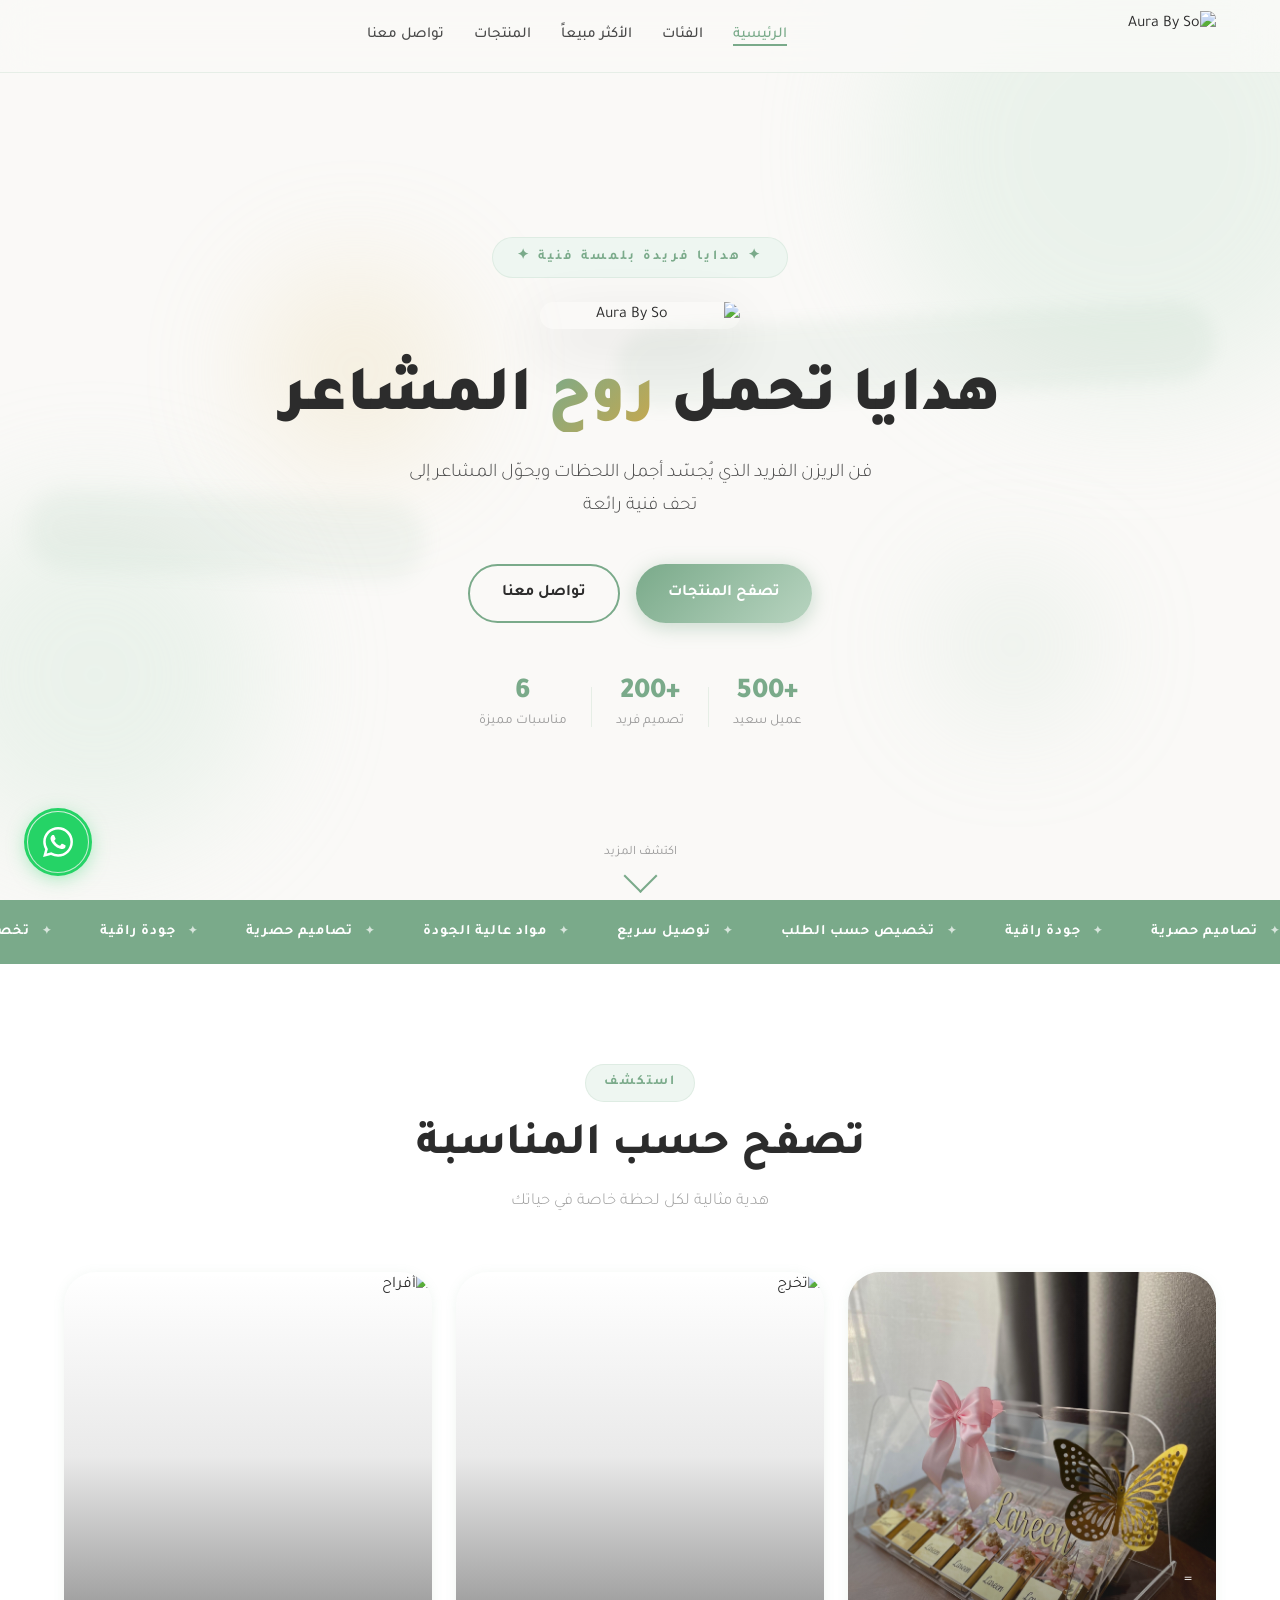
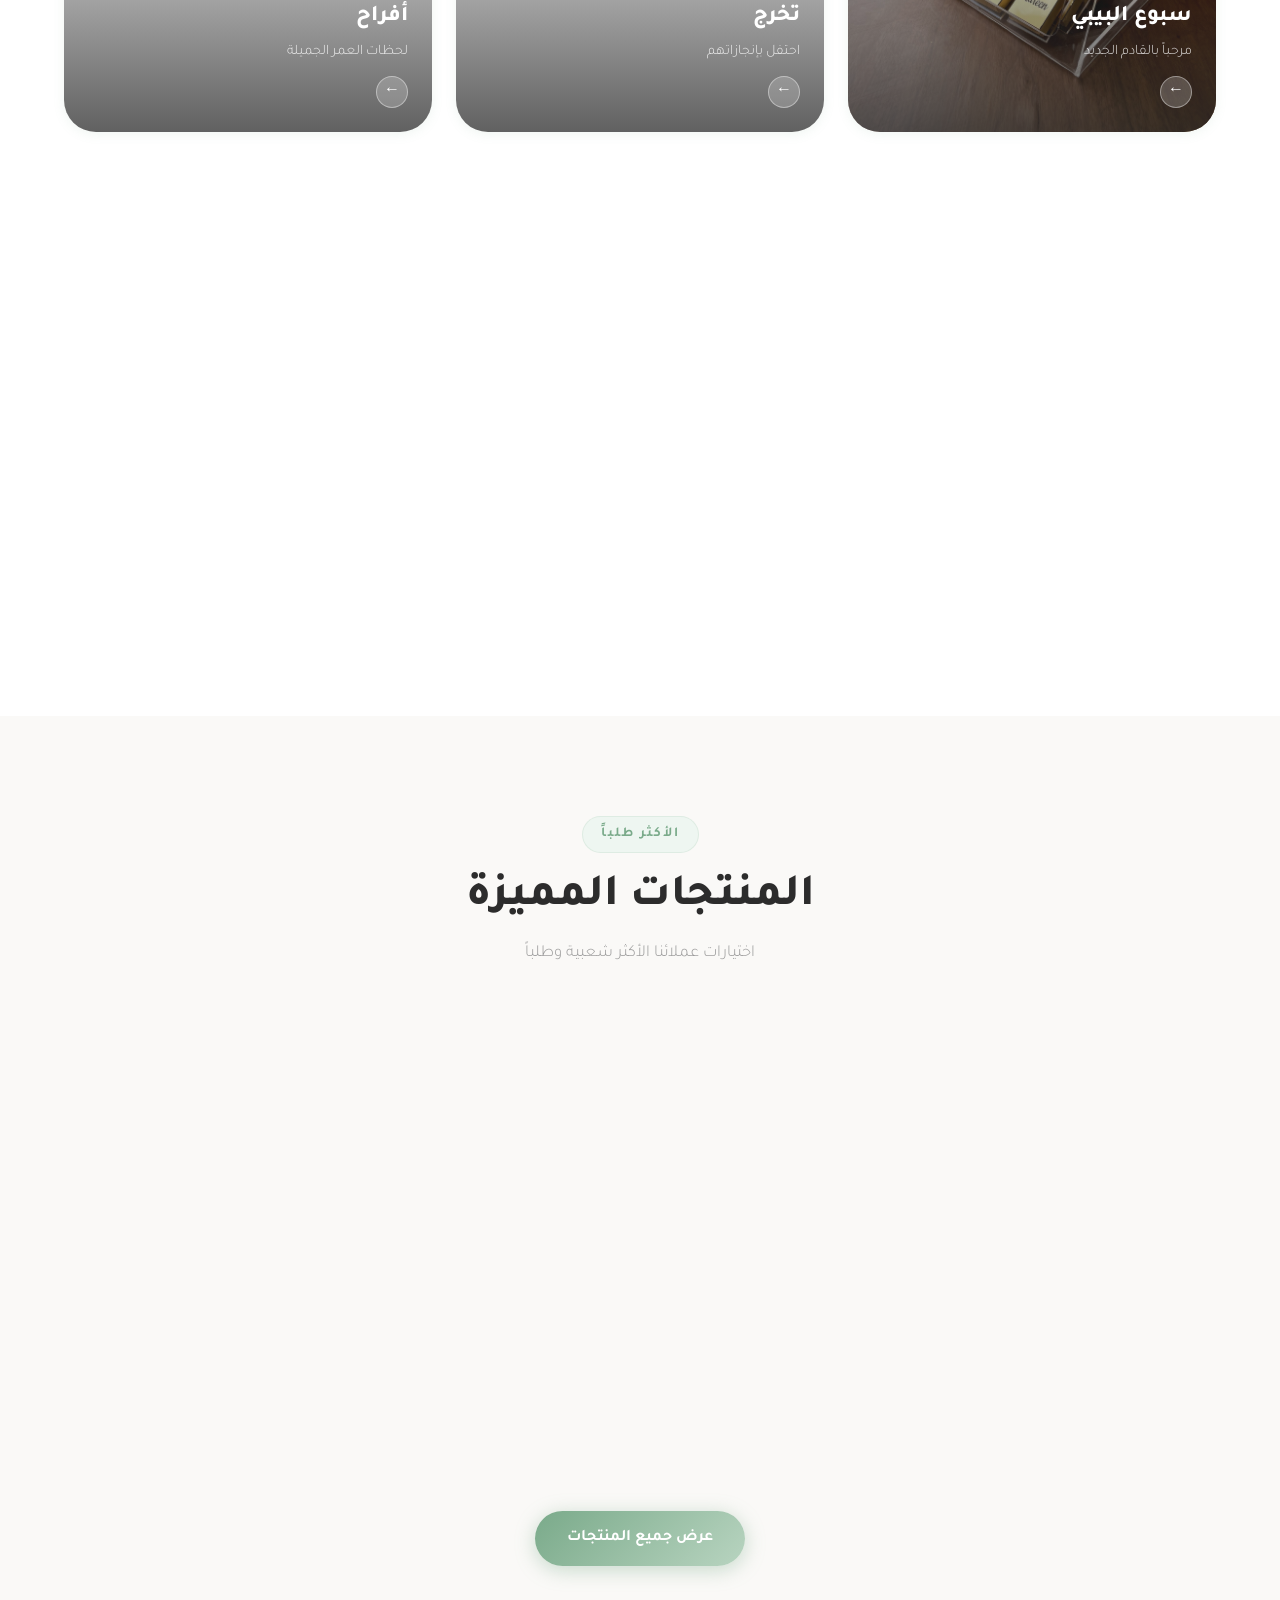
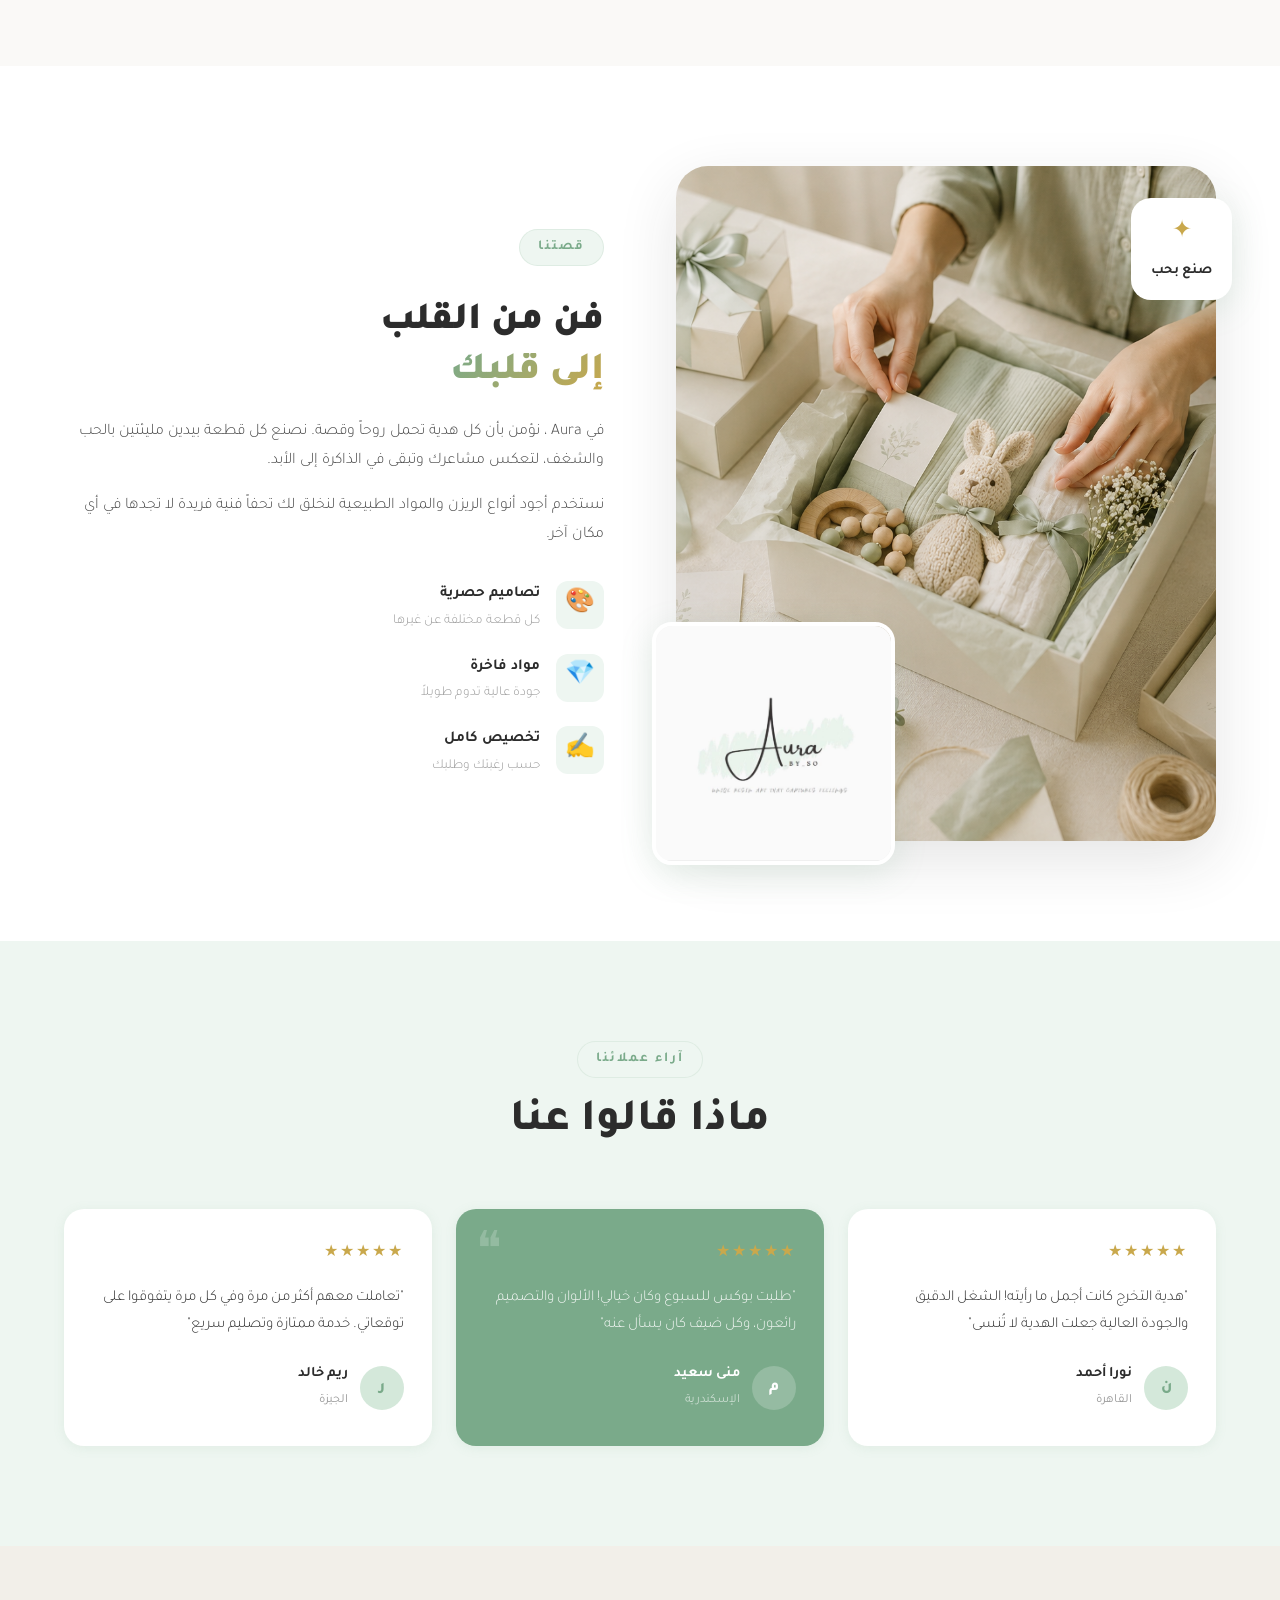
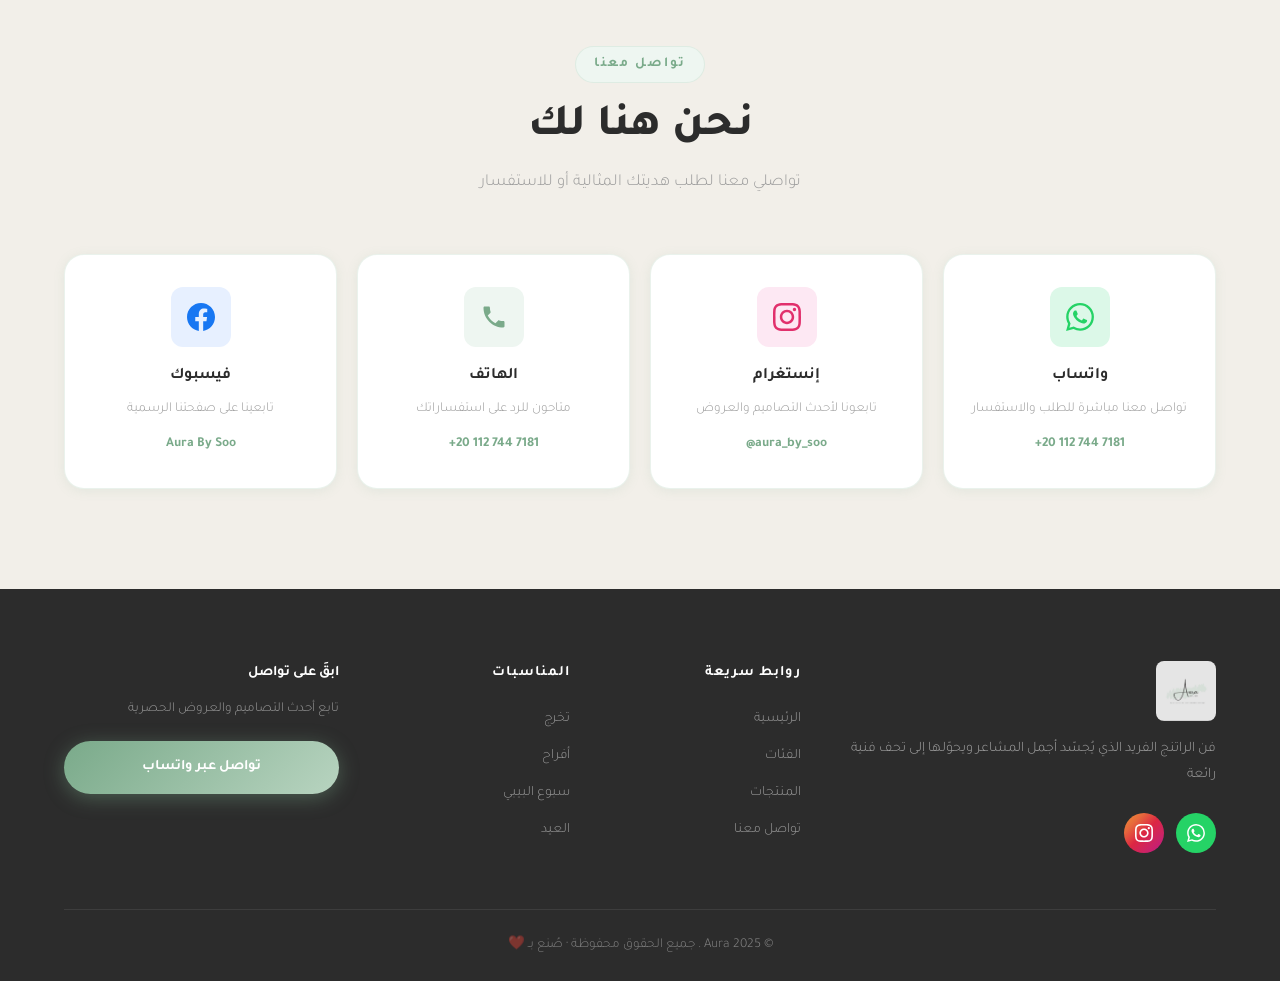
==== index.html @ 81c4f4cf "first commit" ====
<!DOCTYPE html>
<html lang="ar" dir="rtl">
<head>
  <meta charset="UTF-8" />
  <meta name="viewport" content="width=device-width, initial-scale=1.0" />
  <title>Aura | هدايا راقية تعكس المشاعر</title>
  <link rel="stylesheet" href="index.css" />
  <link rel="preconnect" href="https://fonts.googleapis.com">
  <link href="https://fonts.googleapis.com/css2?family=Tajawal:wght@200;300;400;500;700;800;900&family=Playfair+Display:ital,wght@0,400;0,600;1,400&display=swap" rel="stylesheet">
</head>
<body>

  <!-- Navigation -->
  <nav class="navbar" id="navbar">
    <div class="nav-container">
      <div class="nav-logo">
        <img src="images/logo.jpeg" alt="Aura By So" />
      </div>
      <ul class="nav-links">
        <li><a href="#hero" class="active">الرئيسية</a></li>
        <li><a href="#categories">الفئات</a></li>
        <li><a href="#bestsellers">الأكثر مبيعاً</a></li>
        <li><a href="products.html">المنتجات</a></li>
        <li><a href="#contact">تواصل معنا</a></li>
      </ul>
      <button class="hamburger" id="hamburger" aria-label="القائمة">
        <span></span><span></span><span></span>
      </button>
    </div>
    <div class="mobile-menu" id="mobileMenu">
      <ul>
        <li><a href="#hero">الرئيسية</a></li>
        <li><a href="#categories">الفئات</a></li>
        <li><a href="#bestsellers">الأكثر مبيعاً</a></li>
        <li><a href="products.html">المنتجات</a></li>
        <li><a href="#contact">تواصل معنا</a></li>
      </ul>
    </div>
  </nav>

  <!-- Hero Section -->
  <section class="hero" id="hero">
    <div class="hero-bg-shapes">
      <div class="shape shape-1"></div>
      <div class="shape shape-2"></div>
      <div class="shape shape-3"></div>
      <div class="shape shape-4"></div>
      <div class="brush-stroke brush-1"></div>
      <div class="brush-stroke brush-2"></div>
    </div>
    <div class="hero-content">
      <div class="hero-badge animate-fade-up">✦ هدايا فريدة بلمسة فنية ✦</div>
      <div class="hero-logo animate-fade-up delay-1">
        <img src="images/logo.jpeg" alt="Aura By So" />
      </div>
      <h1 class="hero-title animate-fade-up delay-2">
        هدايا تحمل <span class="gradient-text">روح</span> المشاعر
      </h1>
      <p class="hero-subtitle animate-fade-up delay-3">
        فن الريزن الفريد الذي يُجسّد أجمل اللحظات ويحوّل المشاعر إلى تحف فنية رائعة
      </p>
      <div class="hero-buttons animate-fade-up delay-4">
        <a href="products.html" class="btn btn-primary">تصفح المنتجات</a>
        <a href="#contact" class="btn btn-outline">تواصل معنا</a>
      </div>
      <div class="hero-stats animate-fade-up delay-5">
        <div class="stat">
          <span class="stat-num">+500</span>
          <span class="stat-label">عميل سعيد</span>
        </div>
        <div class="stat-divider"></div>
        <div class="stat">
          <span class="stat-num">+200</span>
          <span class="stat-label">تصميم فريد</span>
        </div>
        <div class="stat-divider"></div>
        <div class="stat">
          <span class="stat-num">6</span>
          <span class="stat-label">مناسبات مميزة</span>
        </div>
      </div>
    </div>
    <div class="hero-scroll-hint">
      <span>اكتشف المزيد</span>
      <div class="scroll-arrow"></div>
    </div>
  </section>

  <!-- About Strip -->
  <section class="about-strip">
    <div class="strip-items">
      <div class="strip-item">
        <span class="strip-icon">✦</span>
        <span>تصاميم حصرية</span>
      </div>
      <div class="strip-item">
        <span class="strip-icon">✦</span>
        <span>جودة راقية</span>
      </div>
      <div class="strip-item">
        <span class="strip-icon">✦</span>
        <span>تخصيص حسب الطلب</span>
      </div>
      <div class="strip-item">
        <span class="strip-icon">✦</span>
        <span>توصيل سريع</span>
      </div>
      <div class="strip-item">
        <span class="strip-icon">✦</span>
        <span>مواد عالية الجودة</span>
      </div>
    </div>
  </section>

  <!-- Categories Section -->
  <section class="categories" id="categories">
    <div class="container">
      <div class="section-header">
        <span class="section-tag">استكشف</span>
        <h2 class="section-title">تصفح حسب المناسبة</h2>
        <p class="section-subtitle">هدية مثالية لكل لحظة خاصة في حياتك</p>
      </div>
      <div class="categories-grid">
        <div class="cat-card" onclick="goToProducts('babyshower')" data-category="babyshower">
          <div class="cat-img-wrap">
            <img src="Images/BabyShower/main1.jpeg" alt="سبوع البيبي" />
            <div class="cat-overlay"></div>
          </div>
          <div class="cat-info">
=            <h3>سبوع البيبي</h3>
            <p>مرحباً بالقادم الجديد</p>
            <span class="cat-arrow">←</span>
          </div>
        </div>

        <div class="cat-card" onclick="goToProducts('graduation')" data-category="graduation">
          <div class="cat-img-wrap">
            <img src="Images/Graduation/main1.jpeg" alt="تخرج" />
            <div class="cat-overlay"></div>
          </div>
          <div class="cat-info">
            <h3>تخرج</h3>
            <p>احتفل بإنجازاتهم</p>
            <span class="cat-arrow">←</span>
          </div>
        </div>

        <div class="cat-card" onclick="goToProducts('wedding')" data-category="wedding">
          <div class="cat-img-wrap">
            <img src="https://images.unsplash.com/photo-1519225421980-715cb0215aed?w=600&q=80" alt="أفراح" />
            <div class="cat-overlay"></div>
          </div>
          <div class="cat-info">
            <h3>أفراح</h3>
            <p>لحظات العمر الجميلة</p>
            <span class="cat-arrow">←</span>
          </div>
        </div>

        <div class="cat-card" onclick="goToProducts('eid')" data-category="eid">
          <div class="cat-img-wrap">
            <img src="Images/Eid/main3.jpeg" alt="العيد" />
            <div class="cat-overlay"></div>
          </div>
          <div class="cat-info">
            <h3>العيد</h3>
            <p>فرحة العيد بأبهى صورة</p>
            <span class="cat-arrow">←</span>
          </div>
        </div>

        <div class="cat-card" onclick="goToProducts('ramadan')" data-category="ramadan">
          <div class="cat-img-wrap">
            <img src="Images/Ramdan/main1.jpeg" alt="رمضان" />
            <div class="cat-overlay"></div>
          </div>
          <div class="cat-info">
            <h3>رمضان</h3>
            <p>أجواء روحانية مميزة</p>
            <span class="cat-arrow">←</span>
          </div>
        </div>

        <div class="cat-card" onclick="goToProducts('gifts')" data-category="gifts">
          <div class="cat-img-wrap">
            <img src="https://images.unsplash.com/photo-1549465220-1a8b9238cd48?w=600&q=80" alt="هدايا" />
            <div class="cat-overlay"></div>
          </div>
          <div class="cat-info">
            <h3>هدايا</h3>
            <p>لكل من تحب</p>
            <span class="cat-arrow">←</span>
          </div>
        </div>
      </div>
    </div>
  </section>

  <!-- Best Sellers -->
  <section class="bestsellers" id="bestsellers">
    <div class="container">
      <div class="section-header">
        <span class="section-tag">الأكثر طلباً</span>
        <h2 class="section-title">المنتجات المميزة</h2>
        <p class="section-subtitle">اختيارات عملائنا الأكثر شعبية وطلباً</p>
      </div>
      <div class="products-grid">

        <div class="product-card" onclick="window.location='product-details.html?id=24'">
          <div class="product-img-wrap">
            <img src="Images/Wedding/main2.jpeg" alt="منتج 1" />
            <div class="product-badge">الأكثر مبيعاً</div>
            <div class="product-overlay">
              <button class="overlay-btn">عرض التفاصيل</button>
            </div>
          </div>
          <div class="product-info">
            <span class="product-cat">أفراح</span>
            <h3>كارت أكريليك بشوكولاتة مخصص</h3>
            <p>كارت أكريليك أنيق مزين بقطع شوكولاتة فاخرة، مع إمكانية إضافة أسماء العروسين أو اسم الشخص بشكل مخصص، ليكون توزيعة مميزة ولطيفة تناسب الأفراح والمناسبات الخاصة.</p>
            <div class="product-footer">
              <span class="product-price">٢٥٠ جنيه</span>
              <button class="view-btn" onclick="event.stopPropagation(); window.location='product-details.html?id=1'">اطلب الآن</button>
            </div>
          </div>
        </div>

        <div class="product-card" onclick="window.location='product-details.html?id=3'">
          <div class="product-img-wrap">
            <img src="Images/Graduation/main1.jpeg" alt="منتج 2" />
            <div class="product-badge">الأكثر مبيعاً</div>
            <div class="product-overlay">
              <button class="overlay-btn">عرض التفاصيل</button>
            </div>
          </div>
          <div class="product-info">
            <span class="product-cat">تخرج</span>
            <h3>بوكس تخرج مميز ابيض </h3>
            <p>طقم متكامل للاحتفال بيوم التخرج يشمل لوحة راتنج مخصصة وإطار صورة وبطاقة تهنئة فاخرة.</p>
            <div class="product-footer">
              <span class="product-price">٣٠٠ جنيه</span>
              <button class="view-btn" onclick="event.stopPropagation(); window.location='product-details.html?id=2'">اطلب الآن</button>
            </div>
          </div>
        </div>

        <div class="product-card" onclick="window.location='product-details.html?id=7'">
          <div class="product-img-wrap">
            <img src="Images/Eid/main3.jpeg" alt="منتج 3" />
            <div class="product-badge">الأكثر مبيعاً</div>
            <div class="product-overlay">
              <button class="overlay-btn">عرض التفاصيل</button>
            </div>
          </div>
          <div class="product-info">
            <span class="product-cat">عيد</span>
            <h3>توزيعات عيد</h3>
            <p>مجموعة هدايا عيد فاخرة بلمسات ذهبية</p>
            <div class="product-footer">
              <span class="product-price">٣٠
 جنيه</span>
              <button class="view-btn" onclick="event.stopPropagation(); window.location='product-details.html?id=3'">اطلب الآن</button>
            </div>
          </div>
        </div>

        <div class="product-card" onclick="window.location='product-details.html?id=1'">
          <div class="product-img-wrap">
            <img src="Images/BabyShower/maj1.jpeg" alt="منتج 4" />
            <div class="product-badge">الأكثر مبيعاً</div>
            <div class="product-overlay">
              <button class="overlay-btn">عرض التفاصيل</button>
            </div>
          </div>
          <div class="product-info">
            <span class="product-cat">سبوع البيبي</span>
            <h3>بوكس سبوع البيبي</h3>
            <p>مجموعة هدايا رومانسية للاحتفال بقدوم المولود</p>
            <div class="product-footer">
              <span class="product-price">٢٥٠ جنيه</span>
              <button class="view-btn" onclick="event.stopPropagation(); window.location='product-details.html?id=4'">اطلب الآن</button>
            </div>
          </div>
        </div>

      </div>
      <div class="section-cta">
        <a href="products.html" class="btn btn-primary">عرض جميع المنتجات</a>
      </div>
    </div>
  </section>

  <!-- Brand Story -->
  <section class="brand-story">
    <div class="container">
      <div class="story-grid">
        <div class="story-images">
          <div class="story-img-main">
            <img src="Images/ourStory.png" alt="Aura By So" />
          </div>
          <div class="story-img-accent">
            <img src="Images/logo.jpeg" alt="Aura crafts" />
          </div>
          <div class="story-badge-float">
            <span>✦</span>
            <strong>صنع بحب</strong>
          </div>
        </div>
        <div class="story-text">
          <span class="section-tag">قصتنا</span>
          <h2>فن من القلب<br/><span class="gradient-text">إلى قلبك</span></h2>
          <p>في Aura ، نؤمن بأن كل هدية تحمل روحاً وقصة. نصنع كل قطعة بيدين مليئتين بالحب والشغف، لتعكس مشاعرك وتبقى في الذاكرة إلى الأبد.</p>
          <p>نستخدم أجود أنواع الريزن والمواد الطبيعية لنخلق لك تحفاً فنية فريدة لا تجدها في أي مكان آخر.</p>
          <div class="story-features">
            <div class="feature">
              <span class="feature-icon">🎨</span>
              <div>
                <strong>تصاميم حصرية</strong>
                <p>كل قطعة مختلفة عن غيرها</p>
              </div>
            </div>
            <div class="feature">
              <span class="feature-icon">💎</span>
              <div>
                <strong>مواد فاخرة</strong>
                <p>جودة عالية تدوم طويلاً</p>
              </div>
            </div>
            <div class="feature">
              <span class="feature-icon">✍️</span>
              <div>
                <strong>تخصيص كامل</strong>
                <p>حسب رغبتك وطلبك</p>
              </div>
            </div>
          </div>
        </div>
      </div>
    </div>
  </section>

  <!-- Testimonials -->
  <section class="testimonials">
    <div class="container">
      <div class="section-header">
        <span class="section-tag">آراء عملائنا</span>
        <h2 class="section-title">ماذا قالوا عنا</h2>
      </div>
      <div class="testimonials-grid">
        <div class="testimonial-card">
          <div class="stars">★★★★★</div>
          <p>"هدية التخرج كانت أجمل ما رأيته! الشغل الدقيق والجودة العالية جعلت الهدية لا تُنسى"</p>
          <div class="testimonial-author">
            <div class="author-avatar">ن</div>
            <div>
              <strong>نورا أحمد</strong>
              <span>القاهرة</span>
            </div>
          </div>
        </div>
        <div class="testimonial-card featured">
          <div class="stars">★★★★★</div>
          <p>"طلبت بوكس للسبوع وكان خيالي! الألوان والتصميم رائعون، وكل ضيف كان يسأل عنه"</p>
          <div class="testimonial-author">
            <div class="author-avatar">م</div>
            <div>
              <strong>منى سعيد</strong>
              <span>الإسكندرية</span>
            </div>
          </div>
        </div>
        <div class="testimonial-card">
          <div class="stars">★★★★★</div>
          <p>"تعاملت معهم أكثر من مرة وفي كل مرة يتفوقوا على توقعاتي. خدمة ممتازة وتصليم سريع"</p>
          <div class="testimonial-author">
            <div class="author-avatar">ر</div>
            <div>
              <strong>ريم خالد</strong>
              <span>الجيزة</span>
            </div>
          </div>
        </div>
      </div>
    </div>
  </section>

  <!-- Contact Section -->
  <section class="contact" id="contact">
    <div class="container">
      <div class="section-header">
        <span class="section-tag">تواصل معنا</span>
        <h2 class="section-title">نحن هنا لك</h2>
        <p class="section-subtitle">تواصلي معنا لطلب هديتك المثالية أو للاستفسار</p>
      </div>
      <div class="contact-grid">
        <div class="contact-card" onclick="window.open('https://wa.me/201070282183','_blank')">
          <div class="contact-icon whatsapp">
            <svg viewBox="0 0 24 24" fill="currentColor"><path d="M17.472 14.382c-.297-.149-1.758-.867-2.03-.967-.273-.099-.471-.148-.67.15-.197.297-.767.966-.94 1.164-.173.199-.347.223-.644.075-.297-.15-1.255-.463-2.39-1.475-.883-.788-1.48-1.761-1.653-2.059-.173-.297-.018-.458.13-.606.134-.133.298-.347.446-.52.149-.174.198-.298.298-.497.099-.198.05-.371-.025-.52-.075-.149-.669-1.612-.916-2.207-.242-.579-.487-.5-.669-.51-.173-.008-.371-.01-.57-.01-.198 0-.52.074-.792.372-.272.297-1.04 1.016-1.04 2.479 0 1.462 1.065 2.875 1.213 3.074.149.198 2.096 3.2 5.077 4.487.709.306 1.262.489 1.694.625.712.227 1.36.195 1.871.118.571-.085 1.758-.719 2.006-1.413.248-.694.248-1.289.173-1.413-.074-.124-.272-.198-.57-.347m-5.421 7.403h-.004a9.87 9.87 0 01-5.031-1.378l-.361-.214-3.741.982.998-3.648-.235-.374a9.86 9.86 0 01-1.51-5.26c.001-5.45 4.436-9.884 9.888-9.884 2.64 0 5.122 1.03 6.988 2.898a9.825 9.825 0 012.893 6.994c-.003 5.45-4.437 9.884-9.885 9.884m8.413-18.297A11.815 11.815 0 0012.05 0C5.495 0 .16 5.335.157 11.892c0 2.096.547 4.142 1.588 5.945L.057 24l6.305-1.654a11.882 11.882 0 005.683 1.448h.005c6.554 0 11.89-5.335 11.893-11.893a11.821 11.821 0 00-3.48-8.413z"/></svg>
          </div>
          <h3>واتساب</h3>
          <p>تواصل معنا مباشرة للطلب والاستفسار</p>
          <span class="contact-link">+20 112 744 7181</span>
        </div>

        <div class="contact-card" onclick="window.open('https://instagram.com/aura_by_soo','_blank')">
          <div class="contact-icon instagram">
            <svg viewBox="0 0 24 24" fill="currentColor"><path d="M12 2.163c3.204 0 3.584.012 4.85.07 3.252.148 4.771 1.691 4.919 4.919.058 1.265.069 1.645.069 4.849 0 3.205-.012 3.584-.069 4.849-.149 3.225-1.664 4.771-4.919 4.919-1.266.058-1.644.07-4.85.07-3.204 0-3.584-.012-4.849-.07-3.26-.149-4.771-1.699-4.919-4.92-.058-1.265-.07-1.644-.07-4.849 0-3.204.013-3.583.07-4.849.149-3.227 1.664-4.771 4.919-4.919 1.266-.057 1.645-.069 4.849-.069zm0-2.163c-3.259 0-3.667.014-4.947.072-4.358.2-6.78 2.618-6.98 6.98-.059 1.281-.073 1.689-.073 4.948 0 3.259.014 3.668.072 4.948.2 4.358 2.618 6.78 6.98 6.98 1.281.058 1.689.072 4.948.072 3.259 0 3.668-.014 4.948-.072 4.354-.2 6.782-2.618 6.979-6.98.059-1.28.073-1.689.073-4.948 0-3.259-.014-3.667-.072-4.947-.196-4.354-2.617-6.78-6.979-6.98-1.281-.059-1.69-.073-4.949-.073zm0 5.838c-3.403 0-6.162 2.759-6.162 6.162s2.759 6.163 6.162 6.163 6.162-2.759 6.162-6.163c0-3.403-2.759-6.162-6.162-6.162zm0 10.162c-2.209 0-4-1.79-4-4 0-2.209 1.791-4 4-4s4 1.791 4 4c0 2.21-1.791 4-4 4zm6.406-11.845c-.796 0-1.441.645-1.441 1.44s.645 1.44 1.441 1.44c.795 0 1.439-.645 1.439-1.44s-.644-1.44-1.439-1.44z"/></svg>
          </div>
          <h3>إنستغرام</h3>
          <p>تابعونا لأحدث التصاميم والعروض</p>
          <span class="contact-link">@aura_by_soo</span>
        </div>

        <div class="contact-card">
          <div class="contact-icon phone">
            <svg viewBox="0 0 24 24" fill="currentColor"><path d="M6.62 10.79c1.44 2.83 3.76 5.14 6.59 6.59l2.2-2.2c.27-.27.67-.36 1.02-.24 1.12.37 2.33.57 3.57.57.55 0 1 .45 1 1V20c0 .55-.45 1-1 1-9.39 0-17-7.61-17-17 0-.55.45-1 1-1h3.5c.55 0 1 .45 1 1 0 1.25.2 2.45.57 3.57.11.35.03.74-.25 1.02l-2.2 2.2z"/></svg>
          </div>
          <h3>الهاتف</h3>
          <p>متاحون للرد على استفساراتك</p>
          <span class="contact-link">+20 112 744 7181</span>
        </div>

        <div class="contact-card" onclick="window.open('https://www.facebook.com/share/18grkoHAEZ/','_blank')">
  <div class="contact-icon facebook">
    <svg viewBox="0 0 24 24" fill="currentColor">
      <path d="M24 12.073C24 5.405 18.627 0 12 0S0 5.405 0 12.073c0 6.019 4.388 11.009 10.125 11.927v-8.437H7.078v-3.49h3.047V9.413c0-3.017 1.792-4.683 4.533-4.683 1.313 0 2.686.236 2.686.236v2.963h-1.514c-1.491 0-1.956.929-1.956 1.882v2.262h3.328l-.532 3.49h-2.796V24C19.612 23.082 24 18.092 24 12.073z"/>
    </svg>
  </div>

  <h3>فيسبوك</h3>
  <p>تابعينا على صفحتنا الرسمية</p>
  <span class="contact-link">Aura By Soo</span>
</div>
      </div>
    </div>
  </section>

  <!-- Footer -->
  <footer class="footer">
    <div class="container">
      <div class="footer-grid">
        <div class="footer-brand">
          <img src="Images/logo.jpeg" alt="Aura By So" class="footer-logo" />
          <p>فن الراتنج الفريد الذي يُجسّد أجمل المشاعر ويحوّلها إلى تحف فنية رائعة</p>
          <div class="social-links">
            <a href="https://wa.me/201070282183" target="_blank" class="social-link wa">
              <svg viewBox="0 0 24 24" fill="currentColor"><path d="M17.472 14.382c-.297-.149-1.758-.867-2.03-.967-.273-.099-.471-.148-.67.15-.197.297-.767.966-.94 1.164-.173.199-.347.223-.644.075-.297-.15-1.255-.463-2.39-1.475-.883-.788-1.48-1.761-1.653-2.059-.173-.297-.018-.458.13-.606.134-.133.298-.347.446-.52.149-.174.198-.298.298-.497.099-.198.05-.371-.025-.52-.075-.149-.669-1.612-.916-2.207-.242-.579-.487-.5-.669-.51-.173-.008-.371-.01-.57-.01-.198 0-.52.074-.792.372-.272.297-1.04 1.016-1.04 2.479 0 1.462 1.065 2.875 1.213 3.074.149.198 2.096 3.2 5.077 4.487.709.306 1.262.489 1.694.625.712.227 1.36.195 1.871.118.571-.085 1.758-.719 2.006-1.413.248-.694.248-1.289.173-1.413-.074-.124-.272-.198-.57-.347m-5.421 7.403h-.004a9.87 9.87 0 01-5.031-1.378l-.361-.214-3.741.982.998-3.648-.235-.374a9.86 9.86 0 01-1.51-5.26c.001-5.45 4.436-9.884 9.888-9.884 2.64 0 5.122 1.03 6.988 2.898a9.825 9.825 0 012.893 6.994c-.003 5.45-4.437 9.884-9.885 9.884m8.413-18.297A11.815 11.815 0 0012.05 0C5.495 0 .16 5.335.157 11.892c0 2.096.547 4.142 1.588 5.945L.057 24l6.305-1.654a11.882 11.882 0 005.683 1.448h.005c6.554 0 11.89-5.335 11.893-11.893a11.821 11.821 0 00-3.48-8.413z"/></svg>
            </a>
            <a href="https://instagram.com/aura_by_soo" target="_blank" class="social-link ig">
              <svg viewBox="0 0 24 24" fill="currentColor"><path d="M12 2.163c3.204 0 3.584.012 4.85.07 3.252.148 4.771 1.691 4.919 4.919.058 1.265.069 1.645.069 4.849 0 3.205-.012 3.584-.069 4.849-.149 3.225-1.664 4.771-4.919 4.919-1.266.058-1.644.07-4.85.07-3.204 0-3.584-.012-4.849-.07-3.26-.149-4.771-1.699-4.919-4.92-.058-1.265-.07-1.644-.07-4.849 0-3.204.013-3.583.07-4.849.149-3.227 1.664-4.771 4.919-4.919 1.266-.057 1.645-.069 4.849-.069zm0-2.163c-3.259 0-3.667.014-4.947.072-4.358.2-6.78 2.618-6.98 6.98-.059 1.281-.073 1.689-.073 4.948 0 3.259.014 3.668.072 4.948.2 4.358 2.618 6.78 6.98 6.98 1.281.058 1.689.072 4.948.072 3.259 0 3.668-.014 4.948-.072 4.354-.2 6.782-2.618 6.979-6.98.059-1.28.073-1.689.073-4.948 0-3.259-.014-3.667-.072-4.947-.196-4.354-2.617-6.78-6.979-6.98-1.281-.059-1.69-.073-4.949-.073zm0 5.838c-3.403 0-6.162 2.759-6.162 6.162s2.759 6.163 6.162 6.163 6.162-2.759 6.162-6.163c0-3.403-2.759-6.162-6.162-6.162zm0 10.162c-2.209 0-4-1.79-4-4 0-2.209 1.791-4 4-4s4 1.791 4 4c0 2.21-1.791 4-4 4zm6.406-11.845c-.796 0-1.441.645-1.441 1.44s.645 1.44 1.441 1.44c.795 0 1.439-.645 1.439-1.44s-.644-1.44-1.439-1.44z"/></svg>
            </a>
          </div>
        </div>
        <div class="footer-links">
          <h4>روابط سريعة</h4>
          <ul>
            <li><a href="#hero">الرئيسية</a></li>
            <li><a href="#categories">الفئات</a></li>
            <li><a href="products.html">المنتجات</a></li>
            <li><a href="#contact">تواصل معنا</a></li>
          </ul>
        </div>
        <div class="footer-links">
          <h4>المناسبات</h4>
          <ul>
            <li><a href="products.html?cat=graduation">تخرج</a></li>
            <li><a href="products.html?cat=wedding">أفراح</a></li>
            <li><a href="products.html?cat=babyshower">سبوع البيبي</a></li>
            <li><a href="products.html?cat=eid">العيد</a></li>
          </ul>
        </div>
        <div class="footer-newsletter">
          <h4>ابقَ على تواصل</h4>
          <p>تابع أحدث التصاميم والعروض الحصرية</p>
          <a href="https://wa.me/201070282183" target="_blank" class="btn btn-primary newsletter-btn">تواصل عبر واتساب</a>
        </div>
      </div>
      <div class="footer-bottom">
        <p>© 2025 Aura . جميع الحقوق محفوظة · صُنع بـ ❤️</p>
      </div>
    </div>
  </footer>

  <!-- Floating WhatsApp -->
  <a href="https://wa.me/201070282183" target="_blank" class="whatsapp-float" aria-label="واتساب">
    <svg viewBox="0 0 24 24" fill="currentColor"><path d="M17.472 14.382c-.297-.149-1.758-.867-2.03-.967-.273-.099-.471-.148-.67.15-.197.297-.767.966-.94 1.164-.173.199-.347.223-.644.075-.297-.15-1.255-.463-2.39-1.475-.883-.788-1.48-1.761-1.653-2.059-.173-.297-.018-.458.13-.606.134-.133.298-.347.446-.52.149-.174.198-.298.298-.497.099-.198.05-.371-.025-.52-.075-.149-.669-1.612-.916-2.207-.242-.579-.487-.5-.669-.51-.173-.008-.371-.01-.57-.01-.198 0-.52.074-.792.372-.272.297-1.04 1.016-1.04 2.479 0 1.462 1.065 2.875 1.213 3.074.149.198 2.096 3.2 5.077 4.487.709.306 1.262.489 1.694.625.712.227 1.36.195 1.871.118.571-.085 1.758-.719 2.006-1.413.248-.694.248-1.289.173-1.413-.074-.124-.272-.198-.57-.347m-5.421 7.403h-.004a9.87 9.87 0 01-5.031-1.378l-.361-.214-3.741.982.998-3.648-.235-.374a9.86 9.86 0 01-1.51-5.26c.001-5.45 4.436-9.884 9.888-9.884 2.64 0 5.122 1.03 6.988 2.898a9.825 9.825 0 012.893 6.994c-.003 5.45-4.437 9.884-9.885 9.884m8.413-18.297A11.815 11.815 0 0012.05 0C5.495 0 .16 5.335.157 11.892c0 2.096.547 4.142 1.588 5.945L.057 24l6.305-1.654a11.882 11.882 0 005.683 1.448h.005c6.554 0 11.89-5.335 11.893-11.893a11.821 11.821 0 00-3.48-8.413z"/></svg>
    <span class="wa-pulse"></span>
  </a>

  <script src="script.js"></script>
</body>
</html>
---- index.css ----
/* ===== CSS Variables ===== */
:root {
  --sage: #b8d4c0;
  --sage-light: #d4e8da;
  --sage-pale: #eef6f1;
  --sage-dark: #7aaa8a;
  --cream: #faf9f7;
  --cream-dark: #f2efe9;
  --charcoal: #2c2c2c;
  --charcoal-light: #4a4a4a;
  --brown-soft: #8b7355;
  --gold: #c9a84c;
  --gold-light: #e8d5a3;
  --white: #ffffff;
  --text-muted: #9a9a9a;
  --border: rgba(184,212,192,0.3);
  --shadow-sm: 0 2px 12px rgba(122,170,138,0.12);
  --shadow-md: 0 8px 32px rgba(122,170,138,0.18);
  --shadow-lg: 0 20px 60px rgba(44,44,44,0.12);
  --radius-sm: 12px;
  --radius-md: 20px;
  --radius-lg: 32px;
  --radius-xl: 48px;
  --font-ar: 'Tajawal', sans-serif;
  --transition: 0.4s cubic-bezier(0.25, 0.46, 0.45, 0.94);
}

/* ===== Reset & Base ===== */
*, *::before, *::after { box-sizing: border-box; margin: 0; padding: 0; }

html { scroll-behavior: smooth; }

body {
  font-family: var(--font-ar);
  background: var(--cream);
  color: var(--charcoal);
  direction: rtl;
  overflow-x: hidden;
  line-height: 1.7;
}

img { max-width: 100%; display: block; }
a { text-decoration: none; color: inherit; }
ul { list-style: none; }

.container {
  max-width: 1200px;
  margin: 0 auto;
  padding: 0 24px;
}

/* ===== Buttons ===== */
.btn {
  display: inline-flex;
  align-items: center;
  gap: 8px;
  padding: 14px 32px;
  border-radius: var(--radius-xl);
  font-family: var(--font-ar);
  font-size: 1rem;
  font-weight: 600;
  cursor: pointer;
  border: none;
  transition: var(--transition);
  white-space: nowrap;
}

.btn-primary {
  background: linear-gradient(135deg, var(--sage-dark) 0%, var(--sage) 100%);
  color: var(--white);
  box-shadow: 0 4px 20px rgba(122,170,138,0.4);
}
.btn-primary:hover {
  transform: translateY(-3px);
  box-shadow: 0 8px 30px rgba(122,170,138,0.5);
}

.btn-outline {
  background: transparent;
  color: var(--charcoal);
  border: 2px solid var(--sage-dark);
}
.btn-outline:hover {
  background: var(--sage-pale);
  transform: translateY(-2px);
}

/* ===== Section Headers ===== */
.section-header {
  text-align: center;
  margin-bottom: 56px;
}

.section-tag {
  display: inline-block;
  background: var(--sage-pale);
  color: var(--sage-dark);
  font-size: 0.85rem;
  font-weight: 700;
  letter-spacing: 2px;
  padding: 6px 18px;
  border-radius: var(--radius-xl);
  margin-bottom: 16px;
  border: 1px solid var(--border);
}

.section-title {
  font-size: clamp(2rem, 4vw, 2.8rem);
  font-weight: 800;
  color: var(--charcoal);
  margin-bottom: 12px;
  line-height: 1.3;
}

.section-subtitle {
  font-size: 1.05rem;
  color: var(--text-muted);
  font-weight: 300;
}

.gradient-text {
  background: linear-gradient(135deg, var(--sage-dark), var(--gold));
  -webkit-background-clip: text;
  -webkit-text-fill-color: transparent;
  background-clip: text;
}

/* ===== Navbar ===== */
.navbar {
  position: fixed;
  top: 0; right: 0; left: 0;
  z-index: 1000;
  background: rgba(250,249,247,0.85);
  backdrop-filter: blur(20px);
  -webkit-backdrop-filter: blur(20px);
  border-bottom: 1px solid var(--border);
  transition: var(--transition);
}

.navbar.scrolled {
  box-shadow: var(--shadow-md);
}

.nav-container {
  max-width: 1200px;
  margin: 0 auto;
  padding: 0 24px;
  height: 72px;
  display: flex;
  align-items: center;
  justify-content: space-between;
}
.nav-logo{
  flex: 1;
}

.nav-logo img {
  height: 50px;
  width: auto;
  border-radius: 8px;
}

.nav-links {
  flex: 1;
  margin-left: 300px;
  display: flex;
  justify-content: center;
  gap: 30px;
  list-style: none;
}

.nav-links a {
  font-size: 0.95rem;
  font-weight: 500;
  color: var(--charcoal-light);
  transition: color 0.3s;
  position: relative;
}

.nav-links a::after {
  content: '';
  position: absolute;
  bottom: -4px;
  right: 0;
  width: 0;
  height: 2px;
  background: var(--sage-dark);
  transition: width 0.3s;
}

.nav-links a:hover, .nav-links a.active { color: var(--sage-dark); }
.nav-links a:hover::after, .nav-links a.active::after { width: 100%; }

.hamburger {
  display: none;
  flex-direction: column;
  gap: 5px;
  background: none;
  border: none;
  cursor: pointer;
  padding: 4px;
}
.hamburger span {
  display: block;
  width: 24px;
  height: 2px;
  background: var(--charcoal);
  border-radius: 2px;
  transition: var(--transition);
}

.mobile-menu {
  display: none;
  background: var(--white);
  border-top: 1px solid var(--border);
  padding: 16px 24px 24px;
}
.mobile-menu.open { display: block; }
.mobile-menu ul { display: flex; flex-direction: column; gap: 4px; }
.mobile-menu a {
  display: block;
  padding: 12px 16px;
  font-size: 1rem;
  font-weight: 500;
  color: var(--charcoal);
  border-radius: var(--radius-sm);
  transition: background 0.2s;
}
.mobile-menu a:hover { background: var(--sage-pale); color: var(--sage-dark); }

/* ===== Hero ===== */
.hero {
  min-height: 100vh;
  padding-top: 72px;
  display: flex;
  align-items: center;
  justify-content: center;
  position: relative;
  overflow: hidden;
  background: var(--cream);
}

.hero-bg-shapes {
  position: absolute;
  inset: 0;
  pointer-events: none;
}

.shape {
  position: absolute;
  border-radius: 50%;
  background: var(--sage-light);
  opacity: 0.4;
  filter: blur(60px);
}
.shape-1 { width: 500px; height: 500px; top: -100px; right: -100px; animation: floatShape 8s ease-in-out infinite; }
.shape-2 { width: 350px; height: 350px; bottom: 50px; left: -80px; animation: floatShape 10s ease-in-out infinite reverse; }
.shape-3 { width: 200px; height: 200px; top: 30%; left: 20%; background: var(--gold-light); opacity: 0.3; animation: floatShape 7s ease-in-out infinite 2s; }
.shape-4 { width: 150px; height: 150px; bottom: 20%; right: 15%; background: var(--sage); opacity: 0.25; animation: floatShape 9s ease-in-out infinite 1s; }

.brush-stroke {
  position: absolute;
  height: 80px;
  opacity: 0.08;
  background: var(--sage-dark);
  border-radius: 40px;
  transform: rotate(-3deg);
}
.brush-1 { width: 600px; top: 35%; right: 5%; filter: blur(8px); }
.brush-2 { width: 400px; top: 55%; left: 2%; filter: blur(10px); transform: rotate(2deg); }

@keyframes floatShape {
  0%, 100% { transform: translateY(0) scale(1); }
  50% { transform: translateY(-30px) scale(1.05); }
}

.hero-content {
  position: relative;
  z-index: 2;
  text-align: center;
  max-width: 800px;
  padding: 60px 24px;
}

.hero-badge {
  display: inline-block;
  background: var(--sage-pale);
  color: var(--sage-dark);
  border: 1px solid var(--border);
  padding: 8px 24px;
  border-radius: var(--radius-xl);
  font-size: 0.85rem;
  font-weight: 700;
  letter-spacing: 3px;
  margin-bottom: 24px;
}

.hero-logo {
  margin: 0 auto 32px;
  width: 200px;
}
.hero-logo img {
  width: 100%;
  border-radius: var(--radius-md);
  box-shadow: var(--shadow-lg);
}

.hero-title {
  font-size: clamp(2.5rem, 6vw, 4rem);
  font-weight: 900;
  line-height: 1.2;
  color: var(--charcoal);
  margin-bottom: 20px;
}

.hero-subtitle {
  font-size: clamp(1rem, 2vw, 1.2rem);
  color: var(--charcoal-light);
  font-weight: 300;
  max-width: 500px;
  margin: 0 auto 40px;
}

.hero-buttons {
  display: flex;
  gap: 16px;
  justify-content: center;
  flex-wrap: wrap;
  margin-bottom: 56px;
}

.hero-stats {
  display: flex;
  align-items: center;
  justify-content: center;
  gap: 24px;
  flex-wrap: wrap;
}

.stat {
  text-align: center;
}
.stat-num {
  display: block;
  font-size: 1.8rem;
  font-weight: 900;
  color: var(--sage-dark);
  line-height: 1;
}
.stat-label {
  font-size: 0.85rem;
  color: var(--text-muted);
  font-weight: 400;
}
.stat-divider {
  width: 1px;
  height: 40px;
  background: var(--border);
}

.hero-scroll-hint {
  position: absolute;
  bottom: 12px;
  left: 50%;
  transform: translateX(-50%);
  display: flex;
  flex-direction: column;
  align-items: center;
  color: var(--text-muted);
  font-size: 0.8rem;
}

.scroll-arrow {
  width: 24px;
  height: 24px;
  border-right: 2px solid var(--sage-dark);
  border-bottom: 2px solid var(--sage-dark);
  transform: rotate(45deg);
  animation: bounce 2s infinite;
}
@keyframes bounce {
  0%,100% { transform: rotate(45deg) translateY(0); }
  50% { transform: rotate(45deg) translateY(6px); }
}

/* ===== About Strip ===== */
.about-strip {
  background: var(--sage-dark);
  padding: 20px 0;
  overflow: hidden;
}
.strip-items {
  display: flex;
  gap: 48px;
  align-items: center;
  white-space: nowrap;
  animation: marquee 20s linear infinite;
}
.strip-item {
  display: flex;
  align-items: center;
  gap: 12px;
  color: var(--white);
  font-size: 0.9rem;
  font-weight: 600;
  letter-spacing: 1px;
  flex-shrink: 0;
}
.strip-icon { font-size: 0.7rem; opacity: 0.7; }
@keyframes marquee {
  from { transform: translateX(0); }
  to { transform: translateX(-50%); }
}

/* ===== Categories ===== */
.categories {
  padding: 100px 0;
  background: var(--white);
}

.categories-grid {
  display: grid;
  grid-template-columns: repeat(3, 1fr);
  gap: 24px;
}

.cat-card {
  position: relative;
  border-radius: var(--radius-lg);
  overflow: hidden;
  cursor: pointer;
  box-shadow: var(--shadow-sm);
  transition: var(--transition);
  aspect-ratio: 4/5;
}
.cat-card:hover {
  transform: translateY(-8px);
  box-shadow: var(--shadow-lg);
}

.cat-img-wrap {
  position: absolute;
  inset: 0;
}
.cat-img-wrap img {
  width: 100%;
  height: 100%;
  object-fit: cover;
  transition: transform 0.6s ease;
}
.cat-card:hover .cat-img-wrap img {
  transform: scale(1.08);
}

.cat-overlay {
  position: absolute;
  inset: 0;
  background: linear-gradient(to top, rgba(44,44,44,0.75) 0%, rgba(44,44,44,0.1) 60%, transparent 100%);
  transition: var(--transition);
}
.cat-card:hover .cat-overlay {
  background: linear-gradient(to top, rgba(122,170,138,0.85) 0%, rgba(122,170,138,0.2) 60%, transparent 100%);
}

.cat-info {
  position: absolute;
  bottom: 0;
  left: 0; right: 0;
  padding: 28px 24px 24px;
  color: var(--white);
  display: flex;
  flex-direction: column;
  gap: 4px;
}
.cat-icon { font-size: 1.8rem; margin-bottom: 4px; }
.cat-info h3 { font-size: 1.4rem; font-weight: 800; }
.cat-info p { font-size: 0.9rem; opacity: 0.85; font-weight: 300; }
.cat-arrow {
  align-self: flex-start;
  background: rgba(255,255,255,0.2);
  border-radius: 50%;
  width: 32px;
  height: 32px;
  display: flex;
  align-items: center;
  justify-content: center;
  font-size: 1rem;
  margin-top: 8px;
  transition: var(--transition);
  border: 1px solid rgba(255,255,255,0.4);
}
.cat-card:hover .cat-arrow {
  background: var(--white);
  color: var(--sage-dark);
  transform: translateX(-4px);
}

/* ===== Best Sellers ===== */
.bestsellers {
  padding: 100px 0;
  background: var(--cream);
}

.products-grid {
  display: grid;
  grid-template-columns: repeat(4, 1fr);
  gap: 24px;
  margin-bottom: 48px;
}

.product-card {
  background: var(--white);
  border-radius: var(--radius-md);
  overflow: hidden;
  box-shadow: var(--shadow-sm);
  transition: var(--transition);
  cursor: pointer;
}
.product-card:hover {
  transform: translateY(-6px);
  box-shadow: var(--shadow-md);
}

.product-img-wrap {
  position: relative;
  aspect-ratio: 1;
  overflow: hidden;
}
.product-img-wrap img {
  width: 100%;
  height: 100%;
  object-fit: cover;
  transition: transform 0.5s ease;
}
.product-card:hover .product-img-wrap img {
  transform: scale(1.06);
}

.product-badge {
  position: absolute;
  top: 12px;
  right: 12px;
  background: var(--sage-dark);
  color: var(--white);
  font-size: 0.75rem;
  font-weight: 700;
  padding: 4px 12px;
  border-radius: var(--radius-xl);
}
.product-badge.new { background: var(--gold); }
.product-badge.sale { background: #e07b7b; }

.product-overlay {
  position: absolute;
  inset: 0;
  background: rgba(122,170,138,0.85);
  display: flex;
  align-items: center;
  justify-content: center;
  opacity: 0;
  transition: opacity 0.3s;
}
.product-card:hover .product-overlay { opacity: 1; }
.overlay-btn {
  background: var(--white);
  color: var(--sage-dark);
  border: none;
  padding: 10px 24px;
  border-radius: var(--radius-xl);
  font-family: var(--font-ar);
  font-size: 0.9rem;
  font-weight: 700;
  cursor: pointer;
  transform: translateY(10px);
  transition: transform 0.3s;
}
.product-card:hover .overlay-btn { transform: translateY(0); }

.product-info { padding: 18px 16px; }
.product-cat {
  font-size: 0.78rem;
  color: var(--sage-dark);
  font-weight: 600;
  letter-spacing: 1px;
  text-transform: uppercase;
}
.product-info h3 {
  font-size: 1rem;
  font-weight: 700;
  color: var(--charcoal);
  margin: 6px 0;
}
.product-info p {
  font-size: 0.85rem;
  color: var(--text-muted);
  font-weight: 300;
  margin-bottom: 14px;
  line-height: 1.5;
  display: -webkit-box;
  -webkit-line-clamp: 1; /* عدد السطور */
  -webkit-box-orient: vertical;
  overflow: hidden;
}
.product-footer {
  display: flex;
  align-items: center;
  justify-content: space-between;
  margin-top: auto;
}
.product-price {
  font-size: 1.1rem;
  font-weight: 800;
  color: var(--sage-dark);
}
.view-btn {
  background: var(--sage-pale);
  color: var(--sage-dark);
  border: 1px solid var(--border);
  padding: 7px 16px;
  border-radius: var(--radius-xl);
  font-family: var(--font-ar);
  font-size: 0.82rem;
  font-weight: 600;
  cursor: pointer;
  transition: var(--transition);
}
.view-btn:hover {
  background: var(--sage-dark);
  color: var(--white);
}

.section-cta { text-align: center; }

/* ===== Brand Story ===== */
.brand-story {
  padding: 100px 0;
  background: var(--white);
}

.story-grid {
  display: grid;
  grid-template-columns: 1fr 1fr;
  gap: 72px;
  align-items: center;
}

.story-images {
  position: relative;
}
.story-img-main {
  border-radius: var(--radius-lg);
  overflow: hidden;
  aspect-ratio: 4/5;
  box-shadow: var(--shadow-lg);
}
.story-img-main img {
  width: 100%;
  height: 100%;
  object-fit: cover;
}
.story-img-accent {
  position: absolute;
  bottom: -24px;
  left: -24px;
  width: 45%;
  border-radius: var(--radius-md);
  overflow: hidden;
  aspect-ratio: 1;
  box-shadow: var(--shadow-md);
  border: 4px solid var(--white);
}
.story-img-accent img {
  width: 100%;
  height: 100%;
  object-fit: cover;
}
.story-badge-float {
  position: absolute;
  top: 32px;
  right: -16px;
  background: var(--white);
  border-radius: var(--radius-md);
  padding: 16px 20px;
  box-shadow: var(--shadow-md);
  display: flex;
  flex-direction: column;
  align-items: center;
  gap: 4px;
  font-size: 0.9rem;
}
.story-badge-float span { font-size: 1.5rem; color: var(--gold); }
.story-badge-float strong { font-weight: 700; color: var(--charcoal); }

.story-text h2 {
  font-size: clamp(1.8rem, 3vw, 2.6rem);
  font-weight: 900;
  line-height: 1.3;
  margin: 16px 0 20px;
}
.story-text p {
  font-size: 1rem;
  color: var(--charcoal-light);
  margin-bottom: 16px;
  font-weight: 300;
  line-height: 1.8;
}
.story-features {
  margin-top: 32px;
  display: flex;
  flex-direction: column;
  gap: 20px;
}
.feature {
  display: flex;
  gap: 16px;
  align-items: flex-start;
}
.feature-icon {
  font-size: 1.5rem;
  background: var(--sage-pale);
  width: 48px;
  height: 48px;
  border-radius: var(--radius-sm);
  display: flex;
  align-items: center;
  justify-content: center;
  flex-shrink: 0;
}
.feature strong {
  display: block;
  font-size: 0.95rem;
  font-weight: 700;
  color: var(--charcoal);
  margin-bottom: 2px;
}
.feature p {
  font-size: 0.85rem;
  color: var(--text-muted);
  margin: 0;
}

/* ===== Testimonials ===== */
.testimonials {
  padding: 100px 0;
  background: var(--sage-pale);
}
.testimonials-grid {
  display: grid;
  grid-template-columns: repeat(3, 1fr);
  gap: 24px;
}
.testimonial-card {
  background: var(--white);
  border-radius: var(--radius-md);
  padding: 32px 28px;
  box-shadow: var(--shadow-sm);
  transition: var(--transition);
  position: relative;
}
.testimonial-card:hover {
  transform: translateY(-4px);
  box-shadow: var(--shadow-md);
}
.testimonial-card.featured {
  background: var(--sage-dark);
  color: var(--white);
}
.testimonial-card.featured::before {
  content: '❝';
  position: absolute;
  top: 16px;
  left: 20px;
  font-size: 3rem;
  color: rgba(255,255,255,0.2);
  font-family: serif;
  line-height: 1;
}
.stars { color: var(--gold); font-size: 1rem; margin-bottom: 16px; letter-spacing: 2px; }
.testimonial-card p {
  font-size: 0.95rem;
  line-height: 1.8;
  margin-bottom: 24px;
  font-weight: 300;
}
.testimonial-card.featured p { color: rgba(255,255,255,0.9); }
.testimonial-author {
  display: flex;
  align-items: center;
  gap: 12px;
}
.author-avatar {
  width: 44px;
  height: 44px;
  border-radius: 50%;
  background: var(--sage-light);
  color: var(--sage-dark);
  font-weight: 800;
  font-size: 1rem;
  display: flex;
  align-items: center;
  justify-content: center;
  flex-shrink: 0;
}
.testimonial-card.featured .author-avatar {
  background: rgba(255,255,255,0.2);
  color: var(--white);
}
.testimonial-author strong { font-size: 0.9rem; font-weight: 700; display: block; }
.testimonial-author span { font-size: 0.78rem; color: var(--text-muted); }
.testimonial-card.featured .testimonial-author span { color: rgba(255,255,255,0.6); }

/* ===== Contact ===== */
.contact {
  padding: 100px 0;
  background: var(--cream-dark);
}
.contact-grid {
  display: grid;
  grid-template-columns: repeat(4, 1fr);
  gap: 20px;
}
.contact-card {
  background: var(--white);
  border-radius: var(--radius-md);
  padding: 32px 24px;
  text-align: center;
  cursor: pointer;
  transition: var(--transition);
  box-shadow: var(--shadow-sm);
  border: 1px solid var(--border);
}
.contact-card:hover {
  transform: translateY(-6px);
  box-shadow: var(--shadow-md);
  border-color: var(--sage);
}
.contact-icon {
  width: 60px;
  height: 60px;
  border-radius: var(--radius-sm);
  display: flex;
  align-items: center;
  justify-content: center;
  margin: 0 auto 16px;
}
.contact-icon svg { width: 28px; height: 28px; }
.contact-icon.whatsapp { background: #dcf8e8; color: #25d366; }
.contact-icon.instagram { background: #fde8f3; color: #e1306c; }
.contact-icon.phone { background: var(--sage-pale); color: var(--sage-dark); }
.contact-icon.facebook {
  background: #e7f0ff;
  color: #1877f2;
}
.contact-card h3 { font-size: 1rem; font-weight: 700; margin-bottom: 8px; }
.contact-card p { font-size: 0.85rem; color: var(--text-muted); font-weight: 300; margin-bottom: 12px; }
.contact-link { font-size: 0.85rem; color: var(--sage-dark); font-weight: 600; direction: ltr; display: block; }

/* ===== Footer ===== */
.footer {
  background: var(--charcoal);
  color: rgba(255,255,255,0.8);
  padding: 72px 0 0;
}
.footer-grid {
  display: grid;
  grid-template-columns: 2fr 1fr 1fr 1.5fr;
  gap: 48px;
  padding-bottom: 56px;
  border-bottom: 1px solid rgba(255,255,255,0.08);
}
.footer-logo {
  height: 60px;
  width: auto;
  border-radius: 8px;
  margin-bottom: 16px;
  opacity: 0.9;
}
.footer-brand p {
  font-size: 0.9rem;
  line-height: 1.8;
  font-weight: 300;
  margin-bottom: 24px;
  opacity: 0.7;
}
.social-links { display: flex; gap: 12px; }
.social-link {
  width: 40px;
  height: 40px;
  border-radius: 50%;
  display: flex;
  align-items: center;
  justify-content: center;
  transition: var(--transition);
}
.social-link svg { width: 18px; height: 18px; }
.social-link.wa { background: #25d366; color: white; }
.social-link.ig { background: linear-gradient(135deg,#f09433,#e6683c,#dc2743,#cc2366,#bc1888); color: white; }
.social-link:hover { transform: scale(1.1); }

.footer-links h4 {
  font-size: 0.9rem;
  font-weight: 700;
  color: var(--white);
  margin-bottom: 20px;
  letter-spacing: 1px;
}
.footer-links ul { display: flex; flex-direction: column; gap: 10px; }
.footer-links a {
  font-size: 0.88rem;
  opacity: 0.65;
  transition: opacity 0.2s;
  font-weight: 300;
}
.footer-links a:hover { opacity: 1; color: var(--sage-light); }

.footer-newsletter h4 {
  font-size: 0.9rem;
  font-weight: 700;
  color: var(--white);
  margin-bottom: 12px;
}
.footer-newsletter p {
  font-size: 0.85rem;
  opacity: 0.65;
  margin-bottom: 20px;
  font-weight: 300;
}
.newsletter-btn { width: 100%; justify-content: center; font-size: 0.9rem; }

.footer-bottom {
  padding: 24px 0;
  text-align: center;
  font-size: 0.85rem;
  opacity: 0.5;
  font-weight: 300;
}

/* ===== WhatsApp Float ===== */
.whatsapp-float {
  position: fixed;
  bottom: 28px;
  left: 28px;
  width: 60px;
  height: 60px;
  background: #25d366;
  color: white;
  border-radius: 50%;
  display: flex;
  align-items: center;
  justify-content: center;
  z-index: 999;
  box-shadow: 0 4px 20px rgba(37,211,102,0.5);
  transition: var(--transition);
}
.whatsapp-float svg { width: 30px; height: 30px; }
.whatsapp-float:hover { transform: scale(1.1); box-shadow: 0 8px 30px rgba(37,211,102,0.6); }
.wa-pulse {
  position: absolute;
  inset: -4px;
  border-radius: 50%;
  border: 3px solid #25d366;
  animation: pulse 2s ease-out infinite;
}
@keyframes pulse {
  0% { opacity: 0.7; transform: scale(1); }
  100% { opacity: 0; transform: scale(1.5); }
}

/* ===== Animations ===== */
.animate-fade-up {
  opacity: 0;
  transform: translateY(30px);
  animation: fadeUp 0.8s ease forwards;
}
.delay-1 { animation-delay: 0.15s; }
.delay-2 { animation-delay: 0.3s; }
.delay-3 { animation-delay: 0.45s; }
.delay-4 { animation-delay: 0.6s; }
.delay-5 { animation-delay: 0.75s; }

@keyframes fadeUp {
  to { opacity: 1; transform: translateY(0); }
}

.reveal {
  opacity: 0;
  transform: translateY(40px);
  transition: opacity 0.7s ease, transform 0.7s ease;
}
.reveal.visible {
  opacity: 1;
  transform: translateY(0);
}

/* ===== Responsive ===== */
@media (max-width: 1024px) {
  .products-grid { grid-template-columns: repeat(2, 1fr); }
  .footer-grid { grid-template-columns: 1fr 1fr; gap: 32px; }
  .contact-grid { grid-template-columns: repeat(2, 1fr); }
  .story-grid { gap: 40px; }
}

@media (max-width: 768px) {
  .nav-links { display: none; }
  .hamburger { display: flex; }

  .categories-grid { grid-template-columns: repeat(2, 1fr); gap: 16px; }
  .products-grid { grid-template-columns: repeat(2, 1fr); }
  .testimonials-grid { grid-template-columns: 1fr; }
  .story-grid { grid-template-columns: 1fr; }
  .story-images { margin-bottom: 60px; }
  .story-img-accent { left: auto; right: -16px; }
  .story-badge-float { right: auto; left: -16px; }
  .hero-stats { gap: 16px; }
  .stat-divider { display: none; }
}

@media (max-width: 480px) {
  .categories-grid { grid-template-columns: 1fr; }
  .contact-grid { grid-template-columns: 1fr; }
  .footer-grid { grid-template-columns: 1fr; }
  .hero-buttons { flex-direction: column; align-items: center; }
}
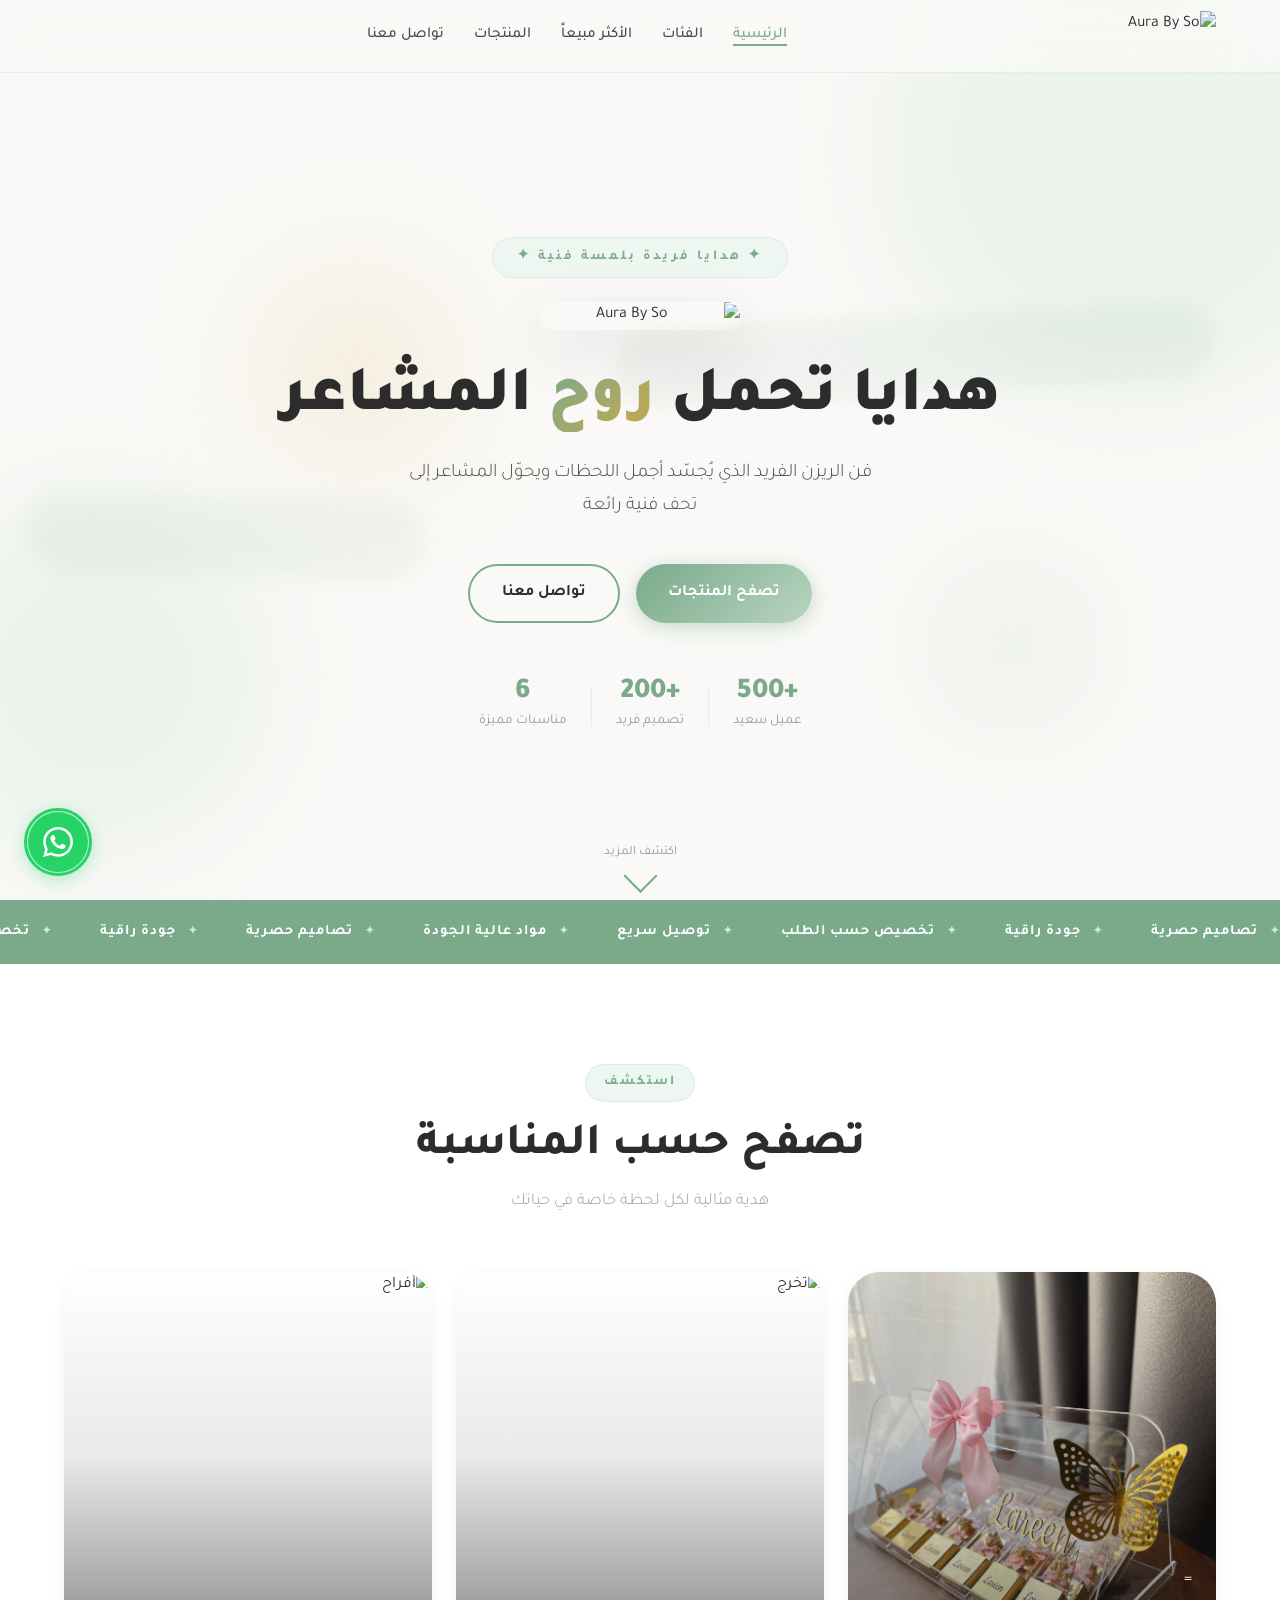
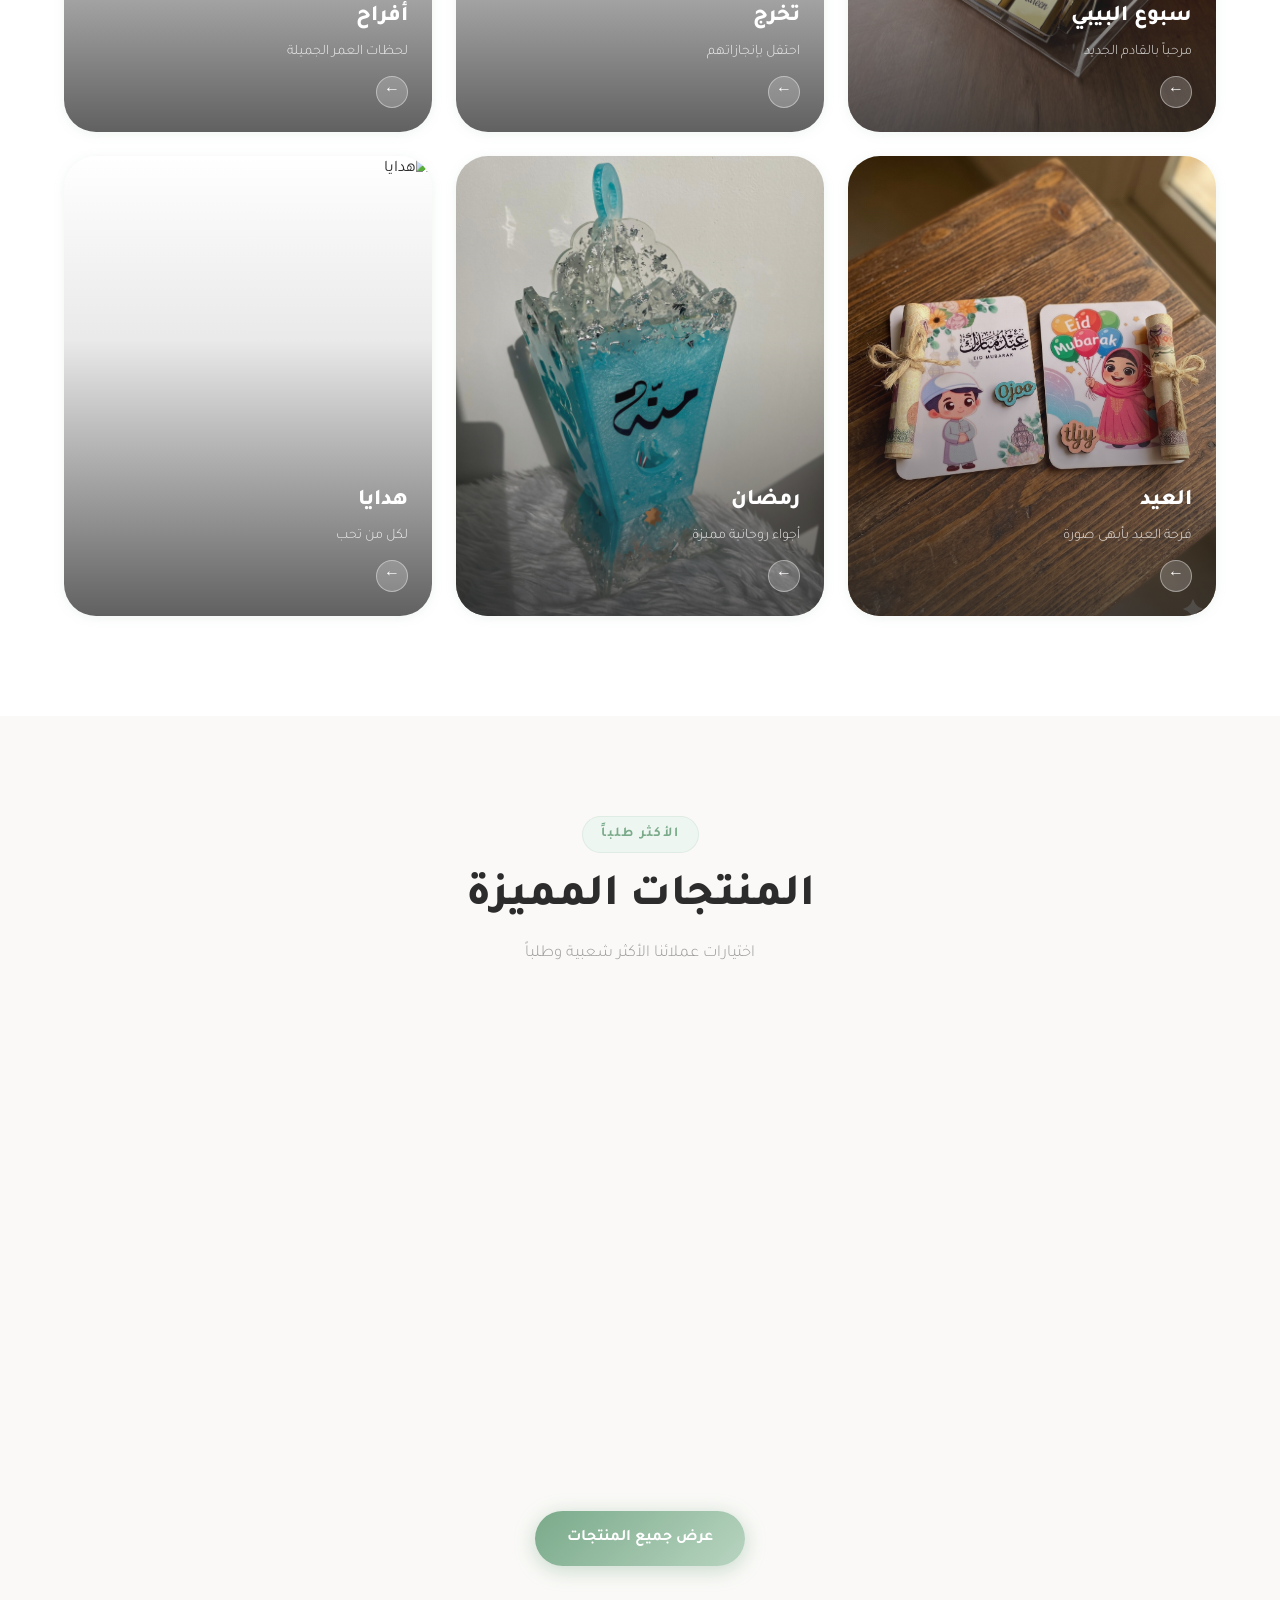
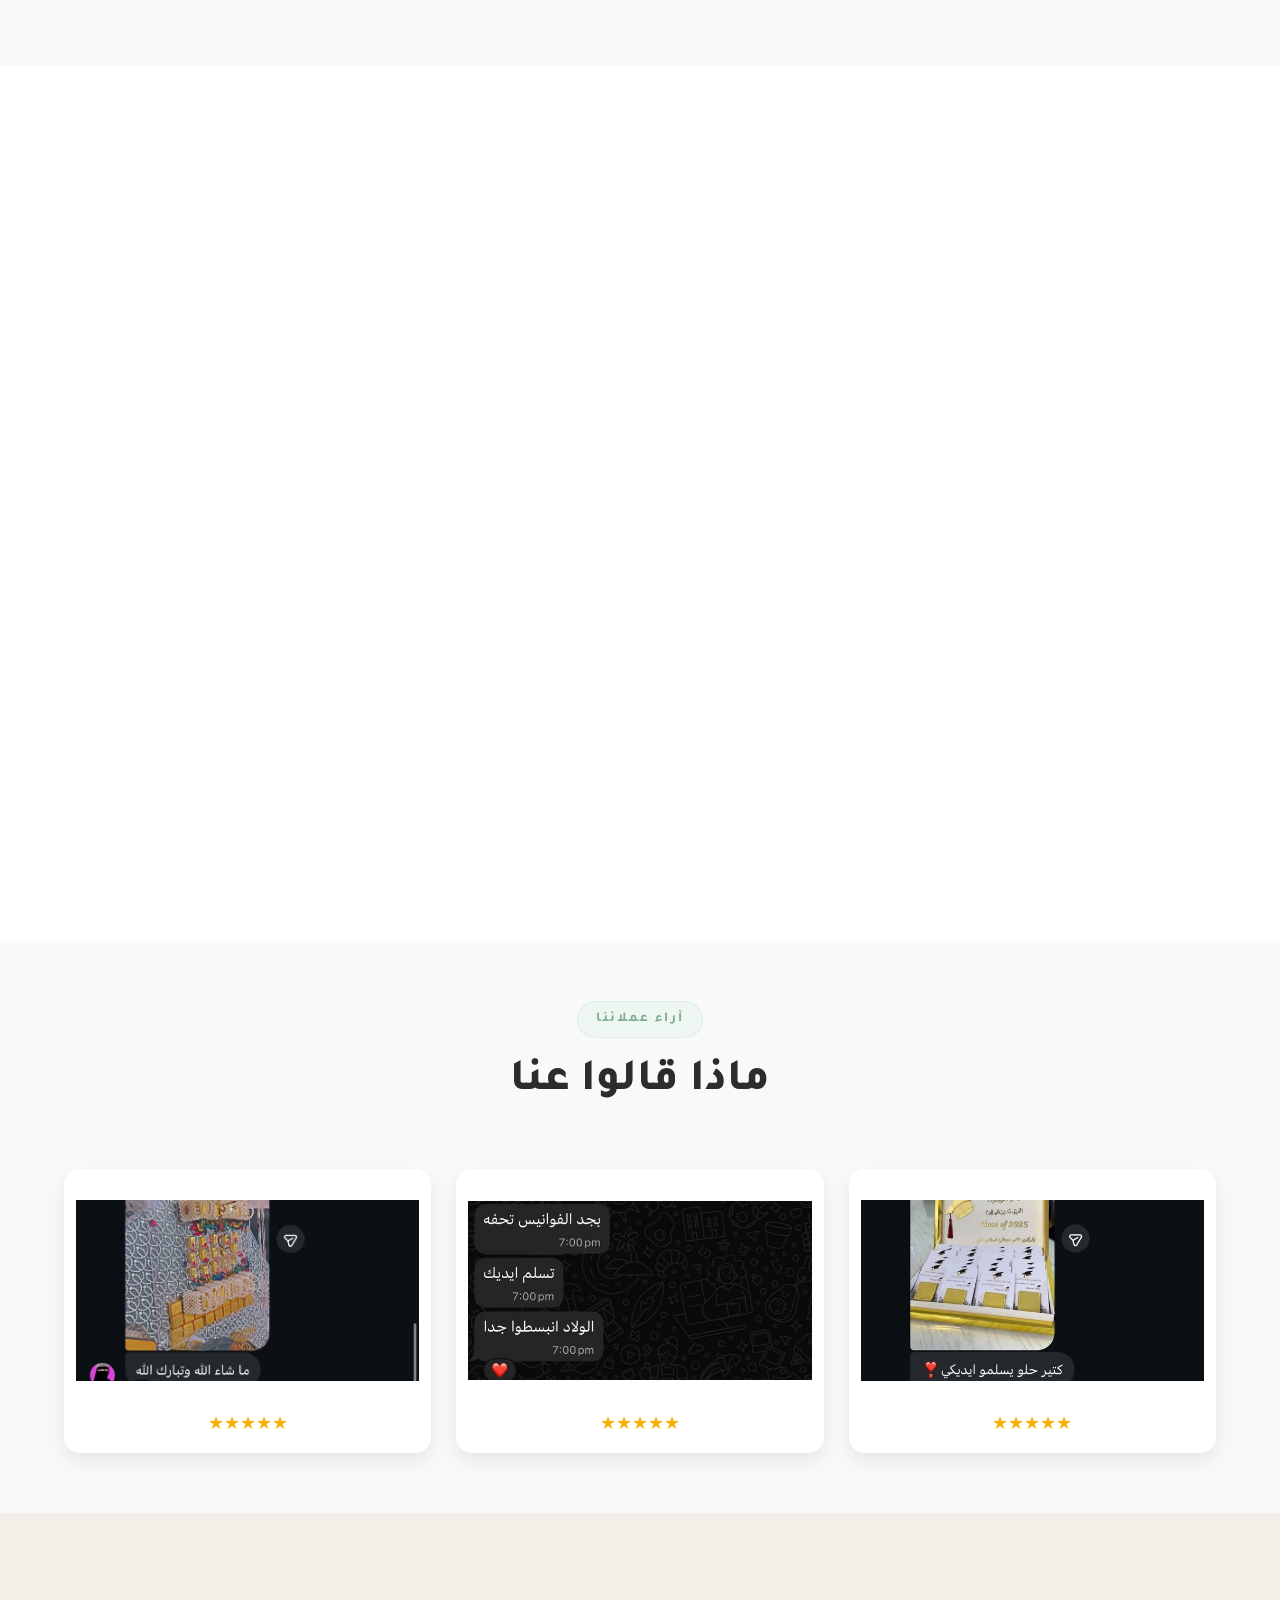
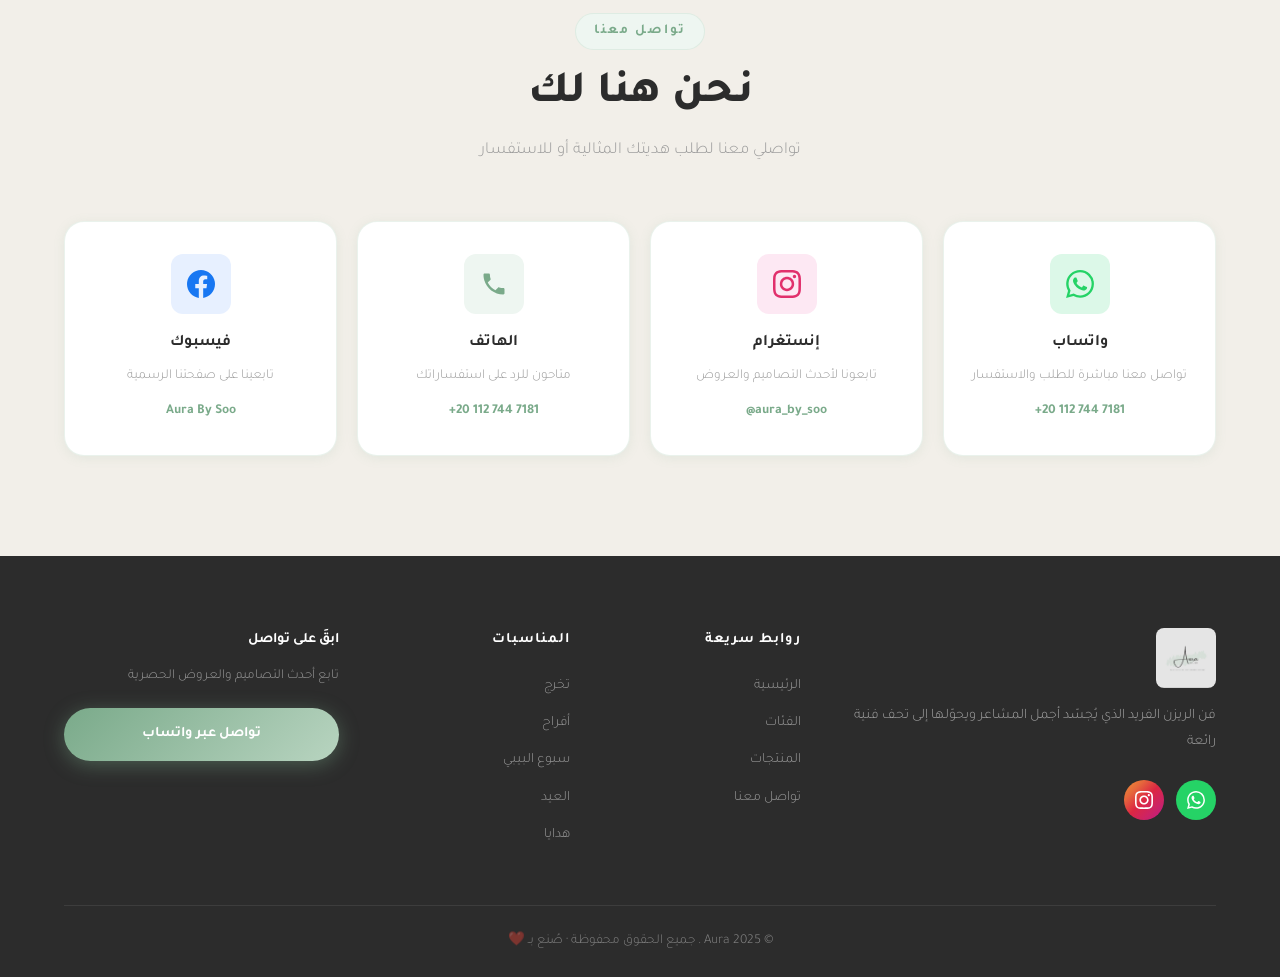
==== commit 2edfdcde: "update data" ====
--- a/index.html
+++ b/index.html
@@ -219,7 +219,7 @@
             <h3>كارت أكريليك بشوكولاتة مخصص</h3>
             <p>كارت أكريليك أنيق مزين بقطع شوكولاتة فاخرة، مع إمكانية إضافة أسماء العروسين أو اسم الشخص بشكل مخصص، ليكون توزيعة مميزة ولطيفة تناسب الأفراح والمناسبات الخاصة.</p>
             <div class="product-footer">
-              <span class="product-price">٢٥٠ جنيه</span>
+              <span class="product-price">٤٥ ج.م</span>
               <button class="view-btn" onclick="event.stopPropagation(); window.location='product-details.html?id=1'">اطلب الآن</button>
             </div>
           </div>
@@ -235,10 +235,10 @@
           </div>
           <div class="product-info">
             <span class="product-cat">تخرج</span>
-            <h3>بوكس تخرج مميز ابيض </h3>
-            <p>طقم متكامل للاحتفال بيوم التخرج يشمل لوحة راتنج مخصصة وإطار صورة وبطاقة تهنئة فاخرة.</p>
+            <h3>بوكس تخرج كارتون أبيض</h3>
+            <p>بوكس تخرج كارتون أبيض فاخر يحتوي على 24 شوكولاتة Double Color مع مراية أنيقة. يمكن تخصيص أي اسم أو عبارة على الشوكولاتة وعلى البوكس ليكون هدية تخرج مميزة وفريدة</p>
             <div class="product-footer">
-              <span class="product-price">٣٠٠ جنيه</span>
+              <span class="product-price">٩٥٠ ج.م</span>
               <button class="view-btn" onclick="event.stopPropagation(); window.location='product-details.html?id=2'">اطلب الآن</button>
             </div>
           </div>
@@ -254,11 +254,10 @@
           </div>
           <div class="product-info">
             <span class="product-cat">عيد</span>
-            <h3>توزيعات عيد</h3>
+            <h3>كارت عيديه خشب</h3>
             <p>مجموعة هدايا عيد فاخرة بلمسات ذهبية</p>
             <div class="product-footer">
-              <span class="product-price">٣٠
- جنيه</span>
+              <span class="product-price">٣٠ ج.م</span>
               <button class="view-btn" onclick="event.stopPropagation(); window.location='product-details.html?id=3'">اطلب الآن</button>
             </div>
           </div>
@@ -274,10 +273,10 @@
           </div>
           <div class="product-info">
             <span class="product-cat">سبوع البيبي</span>
-            <h3>بوكس سبوع البيبي</h3>
-            <p>مجموعة هدايا رومانسية للاحتفال بقدوم المولود</p>
+            <h3>كارت اكريليك</h3>
+            <p>يمكنك طلب عدد من الكروت مع شنطه اكريليك</p>
             <div class="product-footer">
-              <span class="product-price">٢٥٠ جنيه</span>
+              <span class="product-price">٤٥ ج.م</span>
               <button class="view-btn" onclick="event.stopPropagation(); window.location='product-details.html?id=4'">اطلب الآن</button>
             </div>
           </div>
@@ -341,49 +340,51 @@
 
   <!-- Testimonials -->
   <section class="testimonials">
-    <div class="container">
-      <div class="section-header">
-        <span class="section-tag">آراء عملائنا</span>
-        <h2 class="section-title">ماذا قالوا عنا</h2>
-      </div>
-      <div class="testimonials-grid">
-        <div class="testimonial-card">
-          <div class="stars">★★★★★</div>
-          <p>"هدية التخرج كانت أجمل ما رأيته! الشغل الدقيق والجودة العالية جعلت الهدية لا تُنسى"</p>
-          <div class="testimonial-author">
-            <div class="author-avatar">ن</div>
-            <div>
-              <strong>نورا أحمد</strong>
-              <span>القاهرة</span>
-            </div>
-          </div>
-        </div>
-        <div class="testimonial-card featured">
-          <div class="stars">★★★★★</div>
-          <p>"طلبت بوكس للسبوع وكان خيالي! الألوان والتصميم رائعون، وكل ضيف كان يسأل عنه"</p>
-          <div class="testimonial-author">
-            <div class="author-avatar">م</div>
-            <div>
-              <strong>منى سعيد</strong>
-              <span>الإسكندرية</span>
-            </div>
-          </div>
-        </div>
-        <div class="testimonial-card">
-          <div class="stars">★★★★★</div>
-          <p>"تعاملت معهم أكثر من مرة وفي كل مرة يتفوقوا على توقعاتي. خدمة ممتازة وتصليم سريع"</p>
-          <div class="testimonial-author">
-            <div class="author-avatar">ر</div>
-            <div>
-              <strong>ريم خالد</strong>
-              <span>الجيزة</span>
-            </div>
-          </div>
-        </div>
-      </div>
-    </div>
-  </section>
-
+  <div class="container">
+    <div class="section-header">
+      <span class="section-tag">آراء عملائنا</span>
+      <h2 class="section-title">ماذا قالوا عنا</h2>
+    </div>
+
+    <div class="testimonials-grid">
+
+      <div class="testimonial-card">
+      
+        <div class="testimonial-image">
+          <img src="Images/review1.jpg" alt="review">
+        </div>
+      
+        <div class="rating">★★★★★</div>
+      
+      </div>
+
+      
+
+      <div class="testimonial-card">
+      
+        <div class="testimonial-image">
+          <img src="Images/review2.jpg" alt="review">
+        </div>
+      
+        <div class="rating">★★★★★</div>
+      
+      </div>
+
+       
+
+      <div class="testimonial-card">
+      
+        <div class="testimonial-image">
+          <img src="Images/review3.jpg" alt="review">
+        </div>
+      
+        <div class="rating">★★★★★</div>
+      
+      </div>
+
+    </div>
+  </div>
+</section>
   <!-- Contact Section -->
   <section class="contact" id="contact">
     <div class="container">
@@ -441,7 +442,7 @@
       <div class="footer-grid">
         <div class="footer-brand">
           <img src="Images/logo.jpeg" alt="Aura By So" class="footer-logo" />
-          <p>فن الراتنج الفريد الذي يُجسّد أجمل المشاعر ويحوّلها إلى تحف فنية رائعة</p>
+          <p>فن الريزن الفريد الذي يُجسّد أجمل المشاعر ويحوّلها إلى تحف فنية رائعة</p>
           <div class="social-links">
             <a href="https://wa.me/201070282183" target="_blank" class="social-link wa">
               <svg viewBox="0 0 24 24" fill="currentColor"><path d="M17.472 14.382c-.297-.149-1.758-.867-2.03-.967-.273-.099-.471-.148-.67.15-.197.297-.767.966-.94 1.164-.173.199-.347.223-.644.075-.297-.15-1.255-.463-2.39-1.475-.883-.788-1.48-1.761-1.653-2.059-.173-.297-.018-.458.13-.606.134-.133.298-.347.446-.52.149-.174.198-.298.298-.497.099-.198.05-.371-.025-.52-.075-.149-.669-1.612-.916-2.207-.242-.579-.487-.5-.669-.51-.173-.008-.371-.01-.57-.01-.198 0-.52.074-.792.372-.272.297-1.04 1.016-1.04 2.479 0 1.462 1.065 2.875 1.213 3.074.149.198 2.096 3.2 5.077 4.487.709.306 1.262.489 1.694.625.712.227 1.36.195 1.871.118.571-.085 1.758-.719 2.006-1.413.248-.694.248-1.289.173-1.413-.074-.124-.272-.198-.57-.347m-5.421 7.403h-.004a9.87 9.87 0 01-5.031-1.378l-.361-.214-3.741.982.998-3.648-.235-.374a9.86 9.86 0 01-1.51-5.26c.001-5.45 4.436-9.884 9.888-9.884 2.64 0 5.122 1.03 6.988 2.898a9.825 9.825 0 012.893 6.994c-.003 5.45-4.437 9.884-9.885 9.884m8.413-18.297A11.815 11.815 0 0012.05 0C5.495 0 .16 5.335.157 11.892c0 2.096.547 4.142 1.588 5.945L.057 24l6.305-1.654a11.882 11.882 0 005.683 1.448h.005c6.554 0 11.89-5.335 11.893-11.893a11.821 11.821 0 00-3.48-8.413z"/></svg>
@@ -467,6 +468,7 @@
             <li><a href="products.html?cat=wedding">أفراح</a></li>
             <li><a href="products.html?cat=babyshower">سبوع البيبي</a></li>
             <li><a href="products.html?cat=eid">العيد</a></li>
+            <li><a href="products.html?cat=gifts">هدايا</a></li>
           </ul>
         </div>
         <div class="footer-newsletter">
--- a/index.css
+++ b/index.css
@@ -741,73 +741,46 @@
 
 /* ===== Testimonials ===== */
 .testimonials {
-  padding: 100px 0;
-  background: var(--sage-pale);
-}
+  padding: 60px 20px;
+  background: #f9f9f9;
+}
+
 .testimonials-grid {
   display: grid;
-  grid-template-columns: repeat(3, 1fr);
-  gap: 24px;
-}
+  grid-template-columns: repeat(auto-fit, minmax(220px, 1fr));
+  gap: 25px;
+}
+
+/* الكارد */
 .testimonial-card {
-  background: var(--white);
-  border-radius: var(--radius-md);
-  padding: 32px 28px;
-  box-shadow: var(--shadow-sm);
-  transition: var(--transition);
-  position: relative;
-}
-.testimonial-card:hover {
-  transform: translateY(-4px);
-  box-shadow: var(--shadow-md);
-}
-.testimonial-card.featured {
-  background: var(--sage-dark);
-  color: var(--white);
-}
-.testimonial-card.featured::before {
-  content: '❝';
-  position: absolute;
-  top: 16px;
-  left: 20px;
-  font-size: 3rem;
-  color: rgba(255,255,255,0.2);
-  font-family: serif;
-  line-height: 1;
-}
-.stars { color: var(--gold); font-size: 1rem; margin-bottom: 16px; letter-spacing: 2px; }
-.testimonial-card p {
-  font-size: 0.95rem;
-  line-height: 1.8;
-  margin-bottom: 24px;
-  font-weight: 300;
-}
-.testimonial-card.featured p { color: rgba(255,255,255,0.9); }
-.testimonial-author {
-  display: flex;
-  align-items: center;
-  gap: 12px;
-}
-.author-avatar {
-  width: 44px;
-  height: 44px;
-  border-radius: 50%;
-  background: var(--sage-light);
-  color: var(--sage-dark);
-  font-weight: 800;
-  font-size: 1rem;
-  display: flex;
-  align-items: center;
-  justify-content: center;
-  flex-shrink: 0;
-}
-.testimonial-card.featured .author-avatar {
-  background: rgba(255,255,255,0.2);
-  color: var(--white);
-}
-.testimonial-author strong { font-size: 0.9rem; font-weight: 700; display: block; }
-.testimonial-author span { font-size: 0.78rem; color: var(--text-muted); }
-.testimonial-card.featured .testimonial-author span { color: rgba(255,255,255,0.6); }
+  background: #fff;
+  border-radius: 16px;
+  overflow: hidden;
+  padding: 12px;              /* ده اللي عامل المسافة بين الصورة وحدود الكارد */
+  box-shadow: 0 8px 20px rgba(0,0,0,0.08);
+  text-align: center;
+}
+
+/* الصورة */
+.testimonial-image {
+  width: 100%;
+  border-radius: 12px;
+  overflow: hidden;
+  margin-bottom: 10px;        /* مسافة صغيرة بين الصورة والنجوم */
+}
+
+.testimonial-image img {
+  width: 100%;
+  height: 220px;
+  object-fit: contain;
+    display: block;
+}
+
+/* التقييم */
+.rating {
+  font-size: 18px;
+  color: #f5b301;
+}
 
 /* ===== Contact ===== */
 .contact {
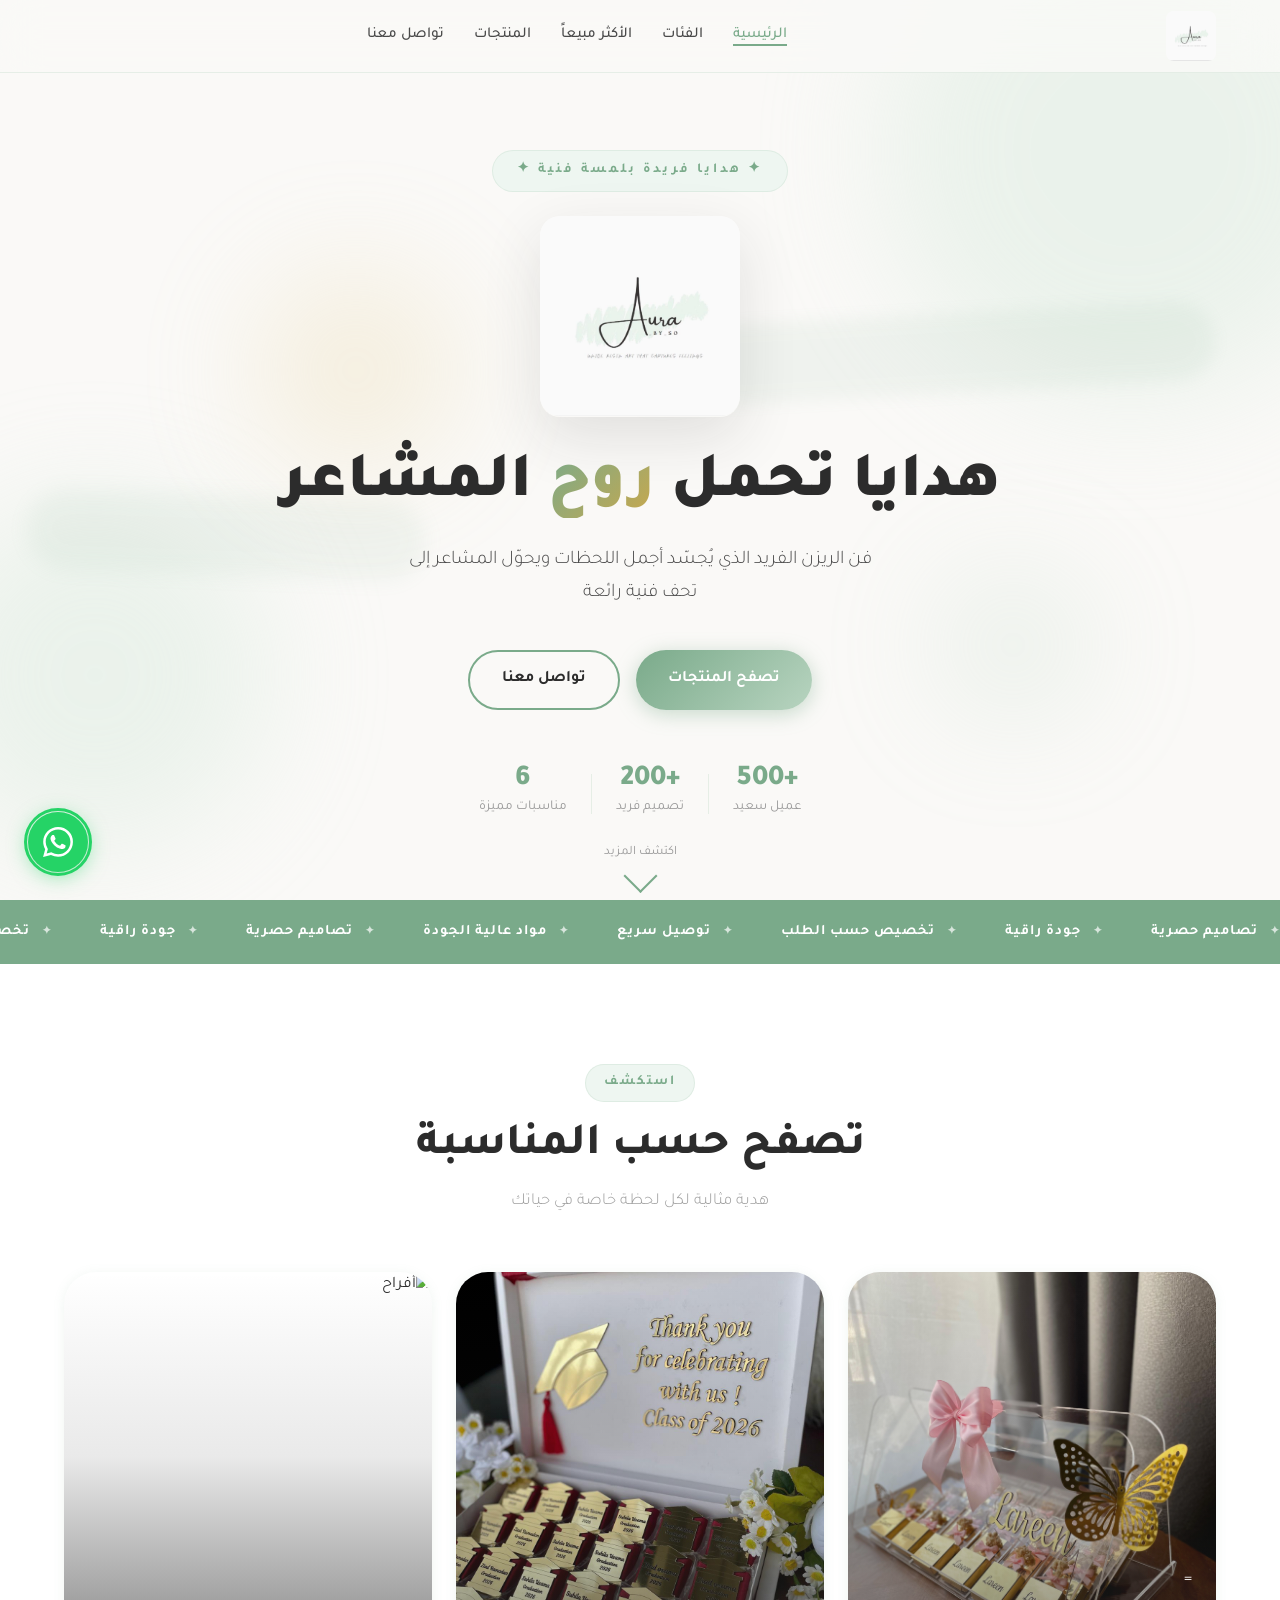
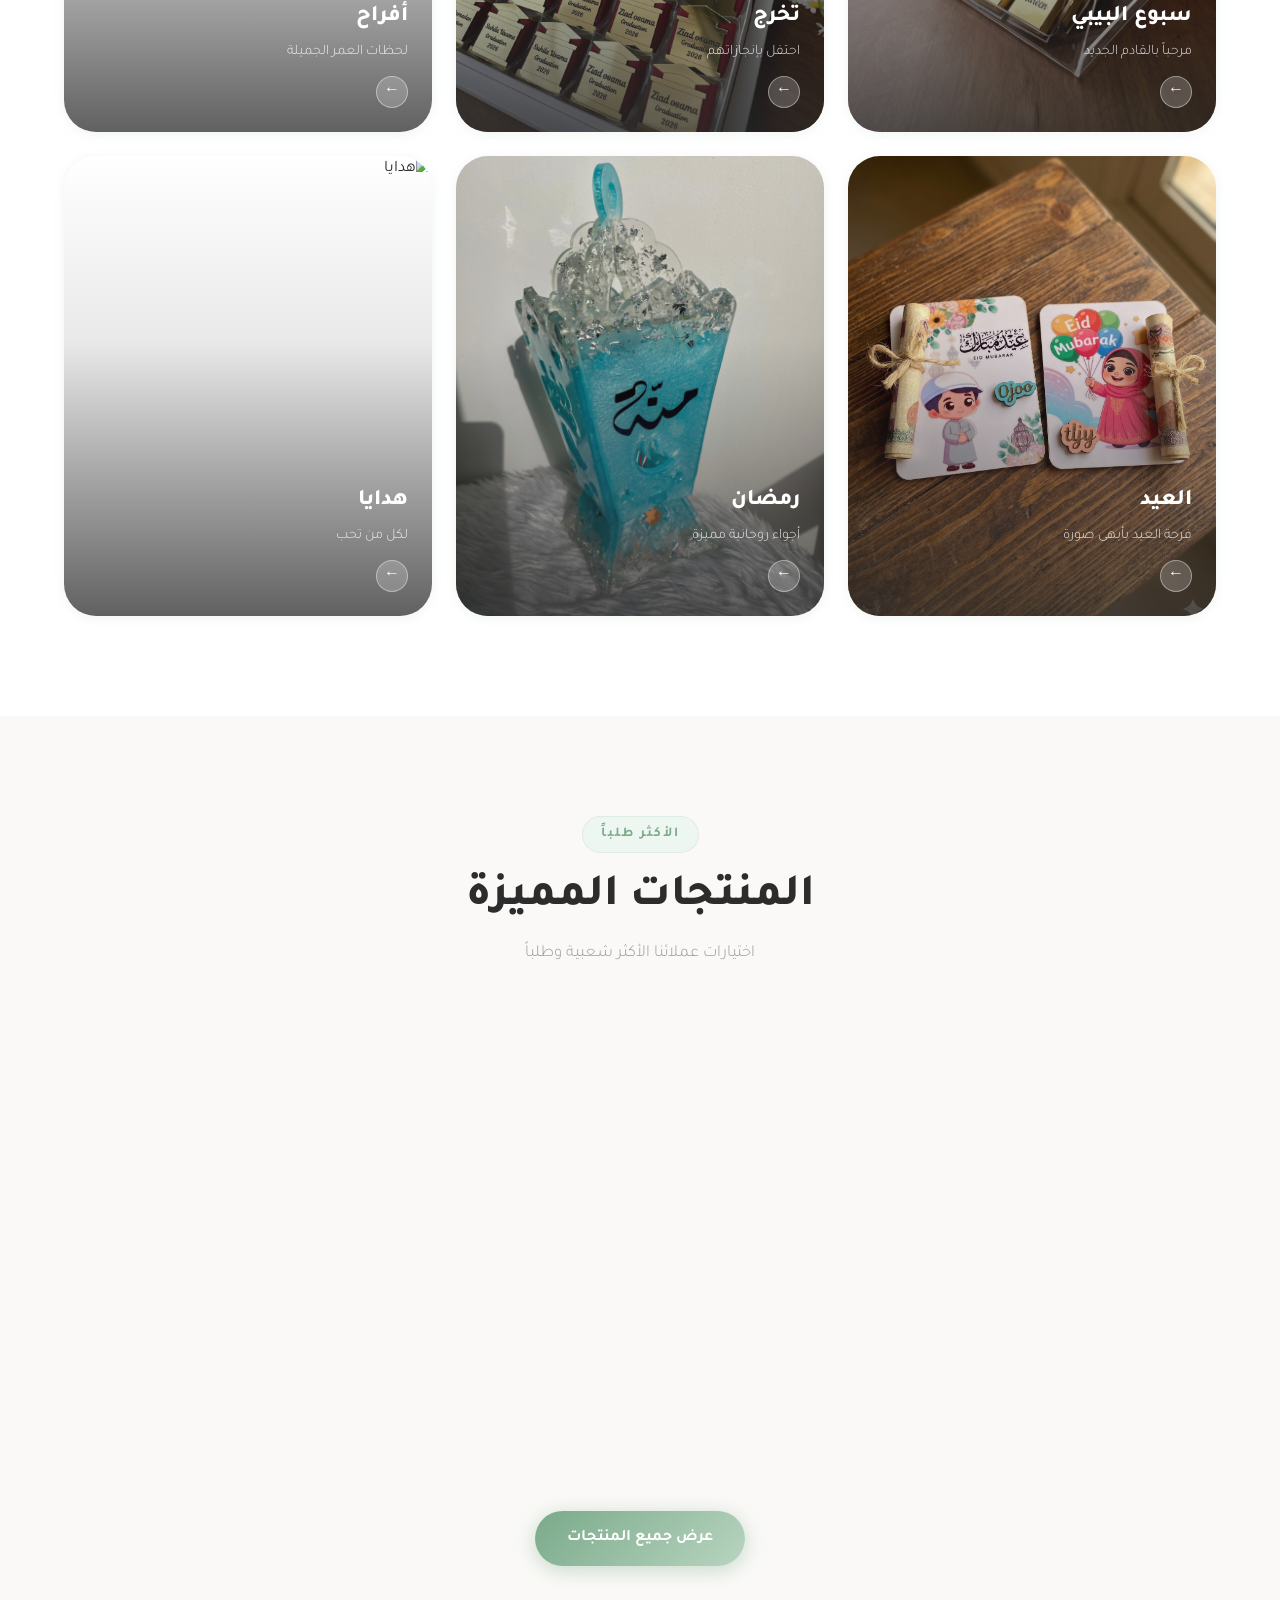
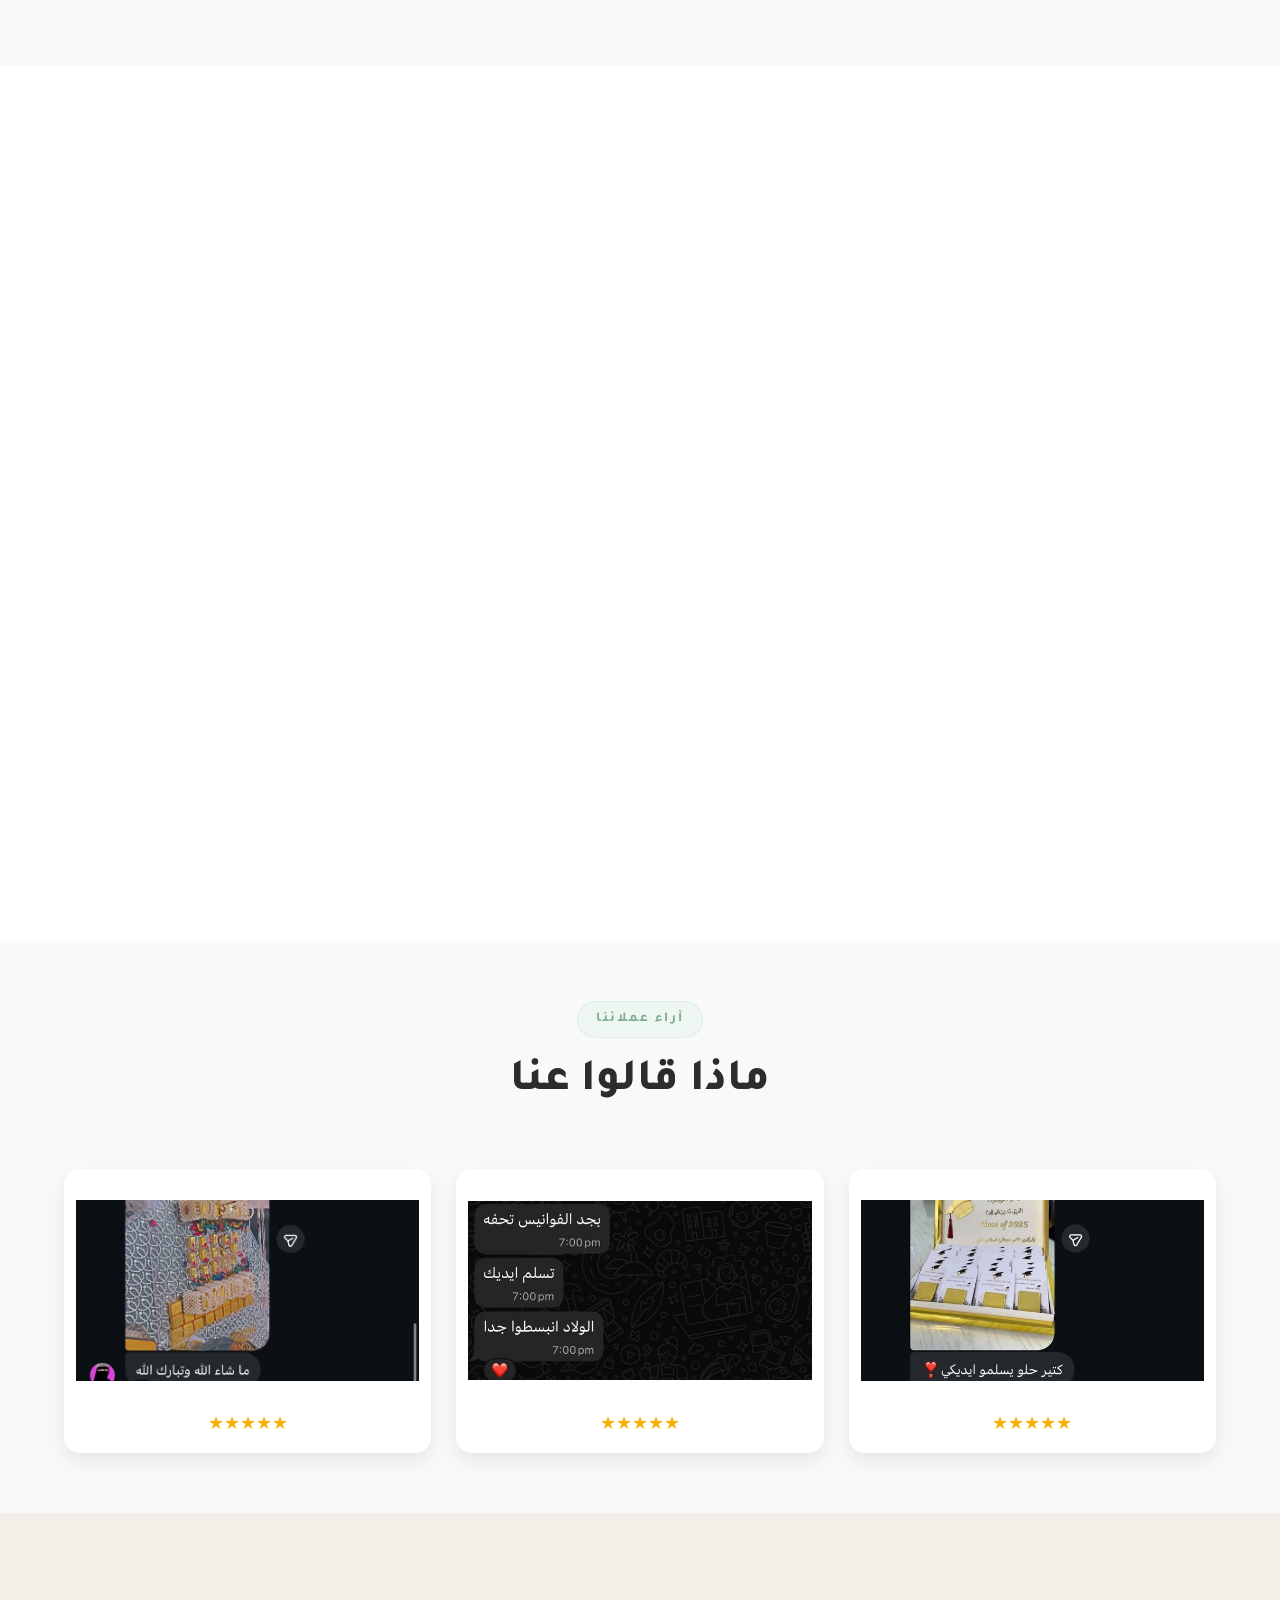
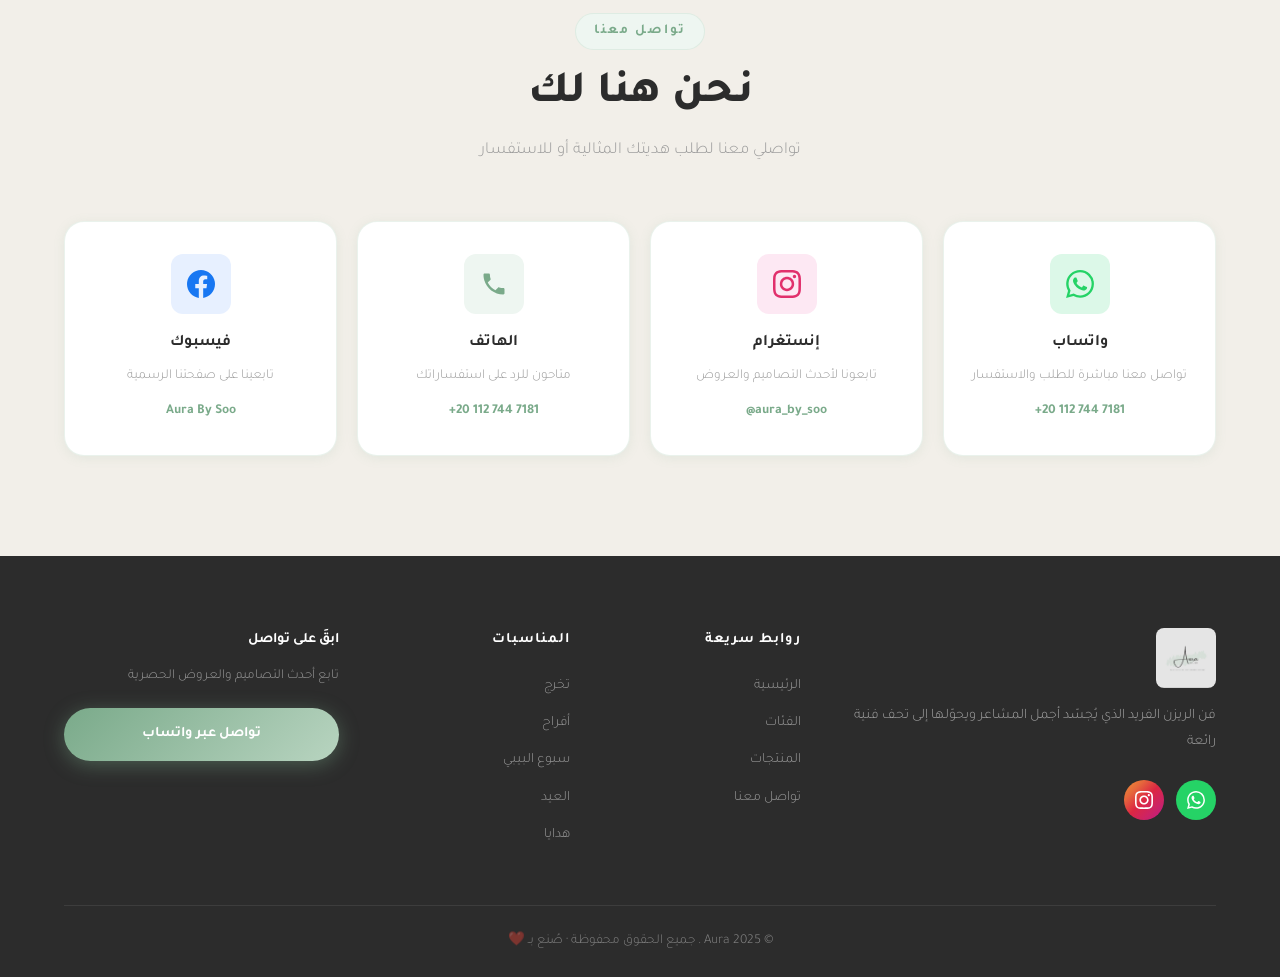
==== commit bce07091: "update images" ====
--- a/index.html
+++ b/index.html
@@ -14,7 +14,7 @@
   <nav class="navbar" id="navbar">
     <div class="nav-container">
       <div class="nav-logo">
-        <img src="images/logo.jpeg" alt="Aura By So" />
+        <img src="Images/logo.jpeg" alt="Aura By So" />
       </div>
       <ul class="nav-links">
         <li><a href="#hero" class="active">الرئيسية</a></li>
@@ -51,7 +51,7 @@
     <div class="hero-content">
       <div class="hero-badge animate-fade-up">✦ هدايا فريدة بلمسة فنية ✦</div>
       <div class="hero-logo animate-fade-up delay-1">
-        <img src="images/logo.jpeg" alt="Aura By So" />
+        <img src="Images/logo.jpeg" alt="Aura By So" />
       </div>
       <h1 class="hero-title animate-fade-up delay-2">
         هدايا تحمل <span class="gradient-text">روح</span> المشاعر
@@ -135,7 +135,7 @@
 
         <div class="cat-card" onclick="goToProducts('graduation')" data-category="graduation">
           <div class="cat-img-wrap">
-            <img src="Images/Graduation/main1.jpeg" alt="تخرج" />
+            <img src="Images/graduation/main1.jpeg" alt="تخرج" />
             <div class="cat-overlay"></div>
           </div>
           <div class="cat-info">
@@ -227,7 +227,7 @@
 
         <div class="product-card" onclick="window.location='product-details.html?id=3'">
           <div class="product-img-wrap">
-            <img src="Images/Graduation/main1.jpeg" alt="منتج 2" />
+            <img src="Images/graduation/main1.jpeg" alt="منتج 2" />
             <div class="product-badge">الأكثر مبيعاً</div>
             <div class="product-overlay">
               <button class="overlay-btn">عرض التفاصيل</button>
